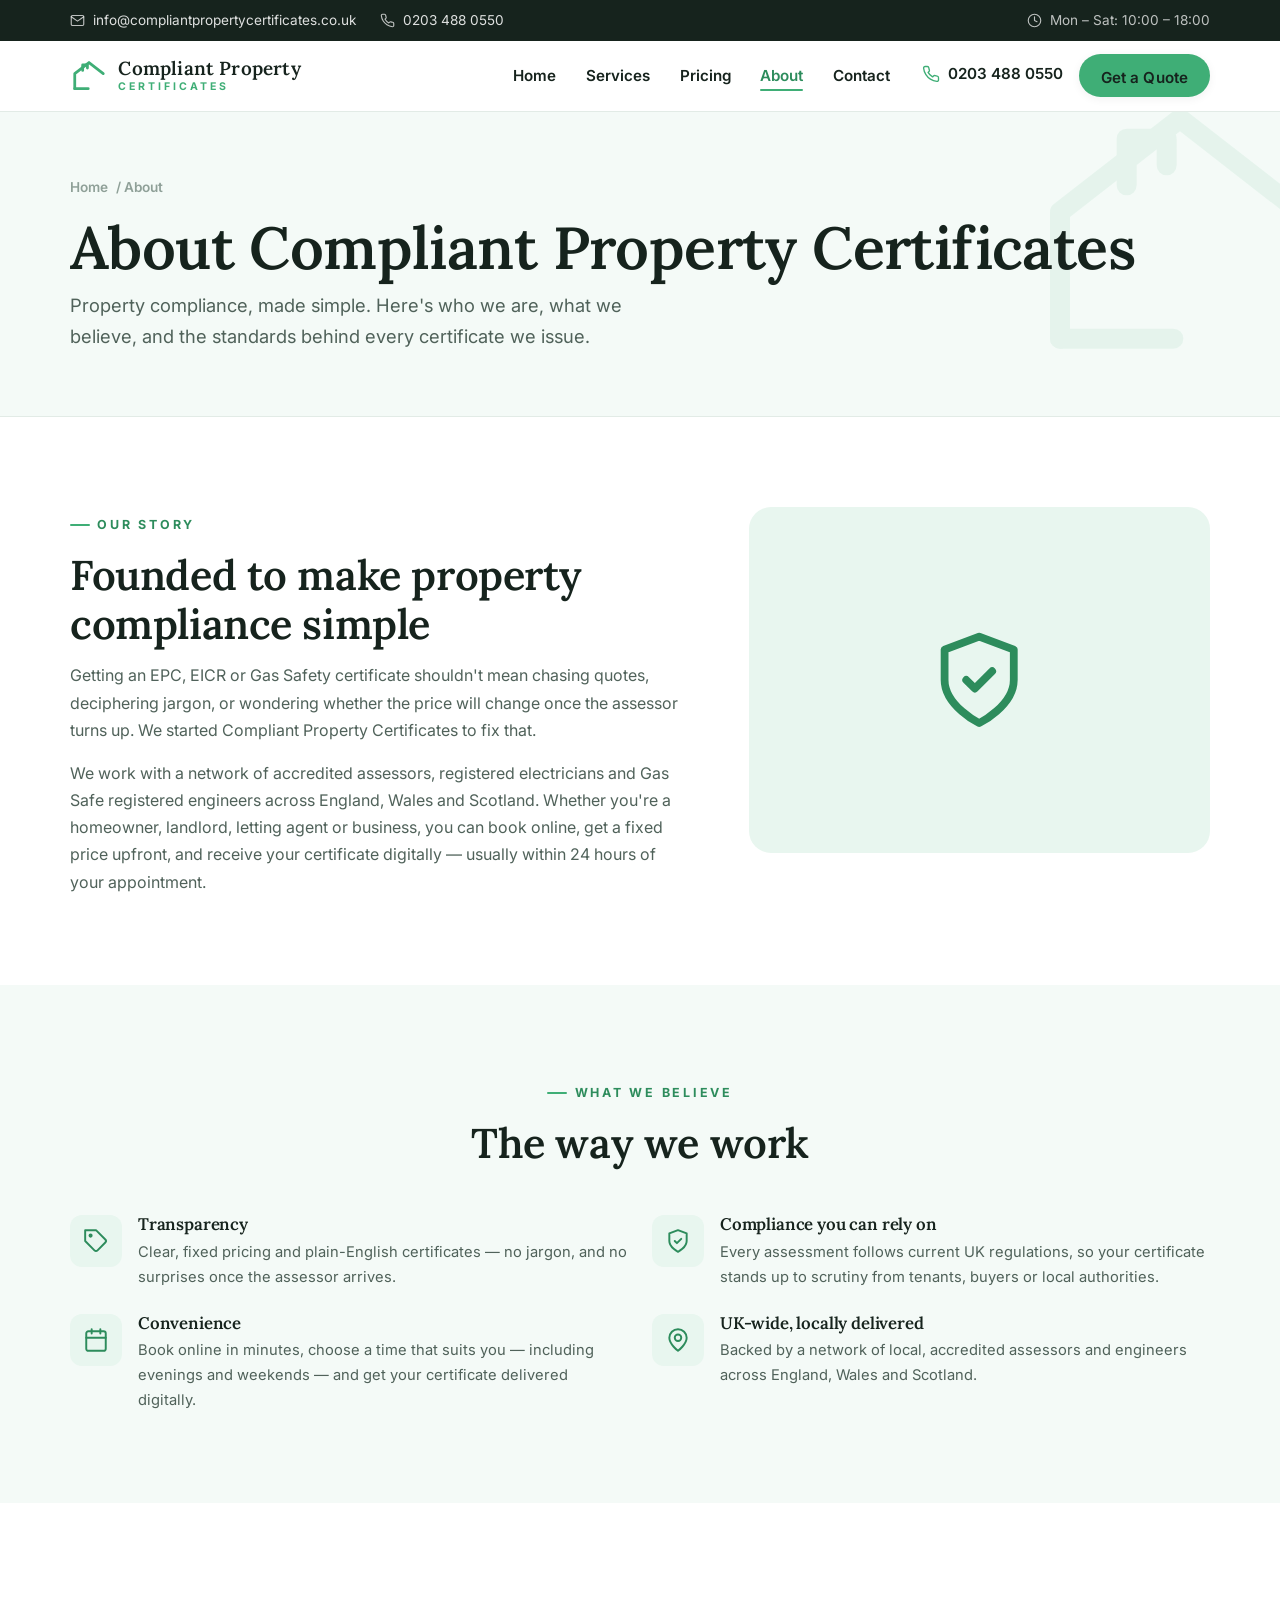
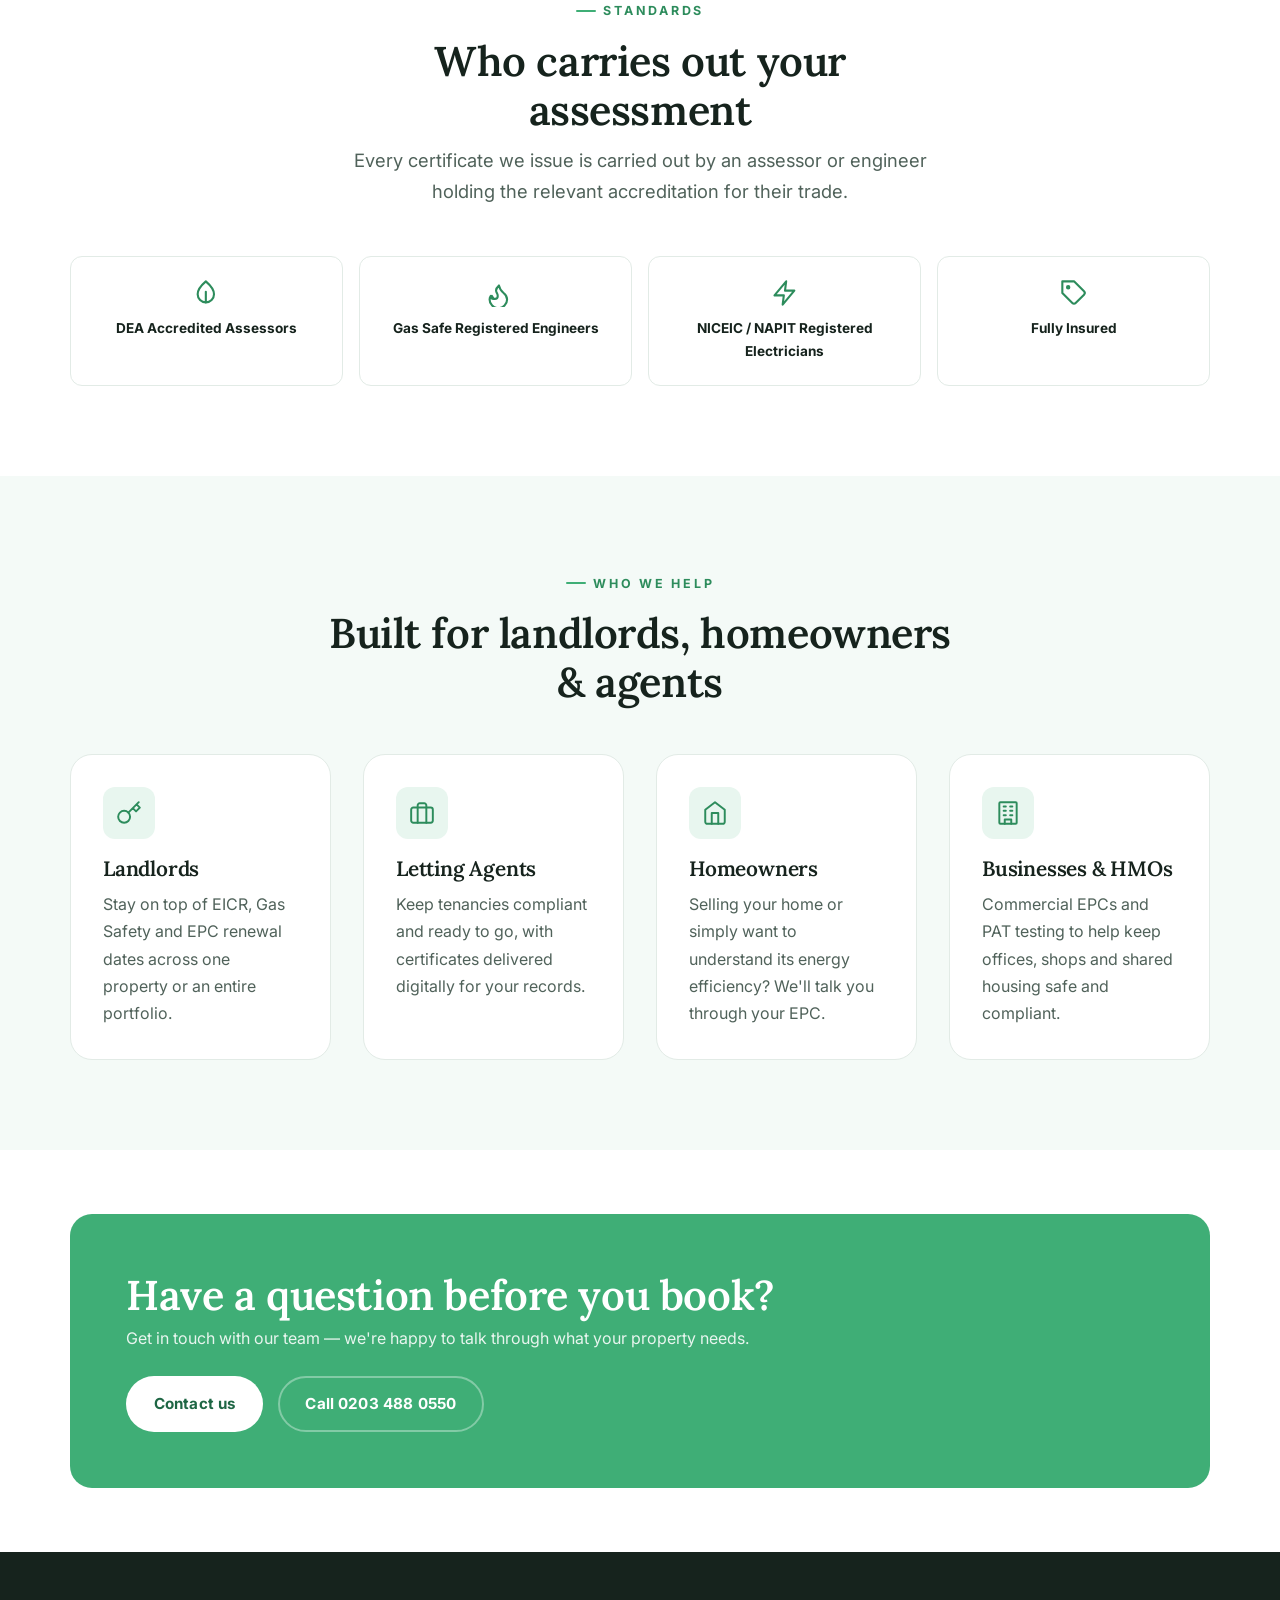
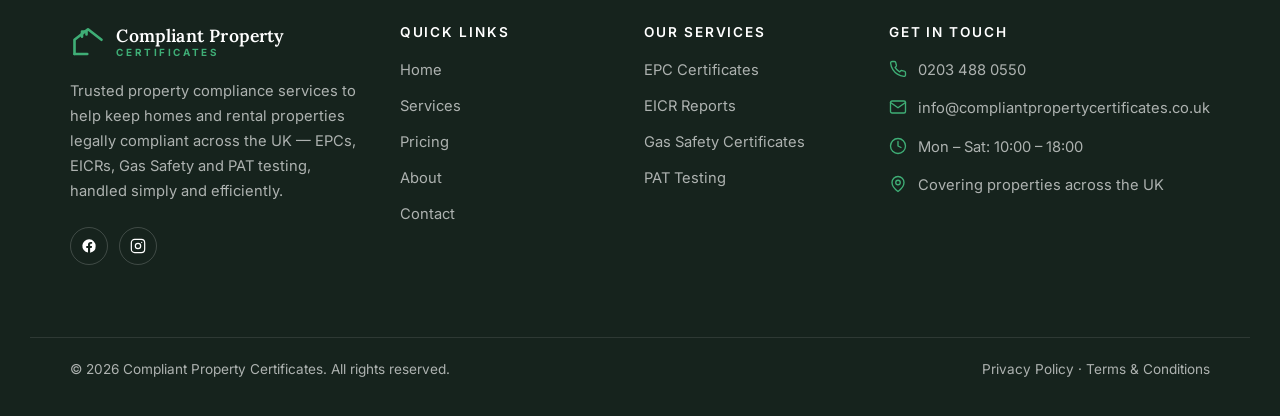
==== about.html @ 0a838f9f "Initial commit" ====
<!DOCTYPE html>
<html lang="en">
<head>
  <meta charset="UTF-8">
  <meta name="viewport" content="width=device-width, initial-scale=1.0">
  <title>About Us | Compliant Property Certificates</title>
  <meta name="description" content="Compliant Property Certificates helps landlords, homeowners and letting agents stay compliant with fixed-price EPC, EICR, Gas Safety and PAT certificates across the UK.">

  <link rel="icon" type="image/svg+xml" href="data:image/svg+xml,%3Csvg xmlns='http://www.w3.org/2000/svg' viewBox='0 0 48 48'%3E%3Cpath d='M6 40V21L24 7l18 14' stroke='%233FAE76' stroke-width='4' fill='none' stroke-linecap='round' stroke-linejoin='round'/%3E%3Cpath d='M16 17v-7h6v4' stroke='%233FAE76' stroke-width='4' fill='none' stroke-linecap='round' stroke-linejoin='round'/%3E%3Cpath d='M6 40h17' stroke='%233FAE76' stroke-width='4' fill='none' stroke-linecap='round' stroke-linejoin='round'/%3E%3C/svg%3E">

  <link rel="preconnect" href="https://fonts.googleapis.com">
  <link rel="preconnect" href="https://fonts.gstatic.com" crossorigin>
  <link href="https://fonts.googleapis.com/css2?family=Inter:wght@400;500;600;700;800&family=Lora:ital,wght@0,500;0,600;0,700;1,500&display=swap" rel="stylesheet">

  <link rel="stylesheet" href="css/style.css">
</head>
<body>

  <!-- ============ TOP BAR ============ -->
  <div class="topbar">
    <div class="container">
      <ul class="topbar-links">
        <li>
          <svg viewBox="0 0 24 24" fill="none" stroke="currentColor" stroke-width="1.8" stroke-linecap="round" stroke-linejoin="round" width="15" height="15" aria-hidden="true"><rect x="2" y="4" width="20" height="16" rx="2"/><path d="m22 6-10 7L2 6"/></svg>
          <a href="mailto:info@compliantpropertycertificates.co.uk">info@compliantpropertycertificates.co.uk</a>
        </li>
        <li>
          <svg viewBox="0 0 24 24" fill="none" stroke="currentColor" stroke-width="1.8" stroke-linecap="round" stroke-linejoin="round" width="15" height="15" aria-hidden="true"><path d="M22 16.92v3a2 2 0 0 1-2.18 2 19.79 19.79 0 0 1-8.63-3.07 19.5 19.5 0 0 1-6-6 19.79 19.79 0 0 1-3.07-8.67A2 2 0 0 1 4.11 2h3a2 2 0 0 1 2 1.72c.127.96.361 1.903.7 2.81a2 2 0 0 1-.45 2.11L8.09 9.91a16 16 0 0 0 6 6l1.27-1.27a2 2 0 0 1 2.11-.45c.907.339 1.85.573 2.81.7A2 2 0 0 1 22 16.92Z"/></svg>
          <a href="tel:02034880550">0203 488 0550</a>
        </li>
      </ul>
      <div class="topbar-schedule">
        <svg viewBox="0 0 24 24" fill="none" stroke="currentColor" stroke-width="1.8" stroke-linecap="round" stroke-linejoin="round" width="15" height="15" aria-hidden="true"><circle cx="12" cy="12" r="10"/><path d="M12 6v6l4 2"/></svg>
        Mon – Sat: 10:00 – 18:00
      </div>
    </div>
  </div>

  <!-- ============ HEADER ============ -->
  <header class="site-header">
    <div class="container">
      <a href="index.html" class="logo">
        <svg viewBox="0 0 48 48" fill="none" xmlns="http://www.w3.org/2000/svg" aria-hidden="true">
          <path d="M6 40V21L24 7l18 14" stroke="#3FAE76" stroke-width="3.5" stroke-linecap="round" stroke-linejoin="round"/>
          <path d="M16 17v-7h6v4" stroke="#3FAE76" stroke-width="3.5" stroke-linecap="round" stroke-linejoin="round"/>
          <path d="M6 40h17" stroke="#3FAE76" stroke-width="3.5" stroke-linecap="round" stroke-linejoin="round"/>
        </svg>
        <span class="logo-text">
          <span class="l1">Compliant Property</span>
          <span class="l2">Certificates</span>
        </span>
      </a>

      <nav class="main-nav" id="main-nav">
        <ul>
          <li><a href="index.html">Home</a></li>
          <li><a href="services.html">Services</a></li>
          <li><a href="pricing.html">Pricing</a></li>
          <li><a href="about.html" class="active">About</a></li>
          <li><a href="contact.html">Contact</a></li>
        </ul>
        <div class="header-cta">
          <a href="tel:02034880550" class="header-phone">
            <svg viewBox="0 0 24 24" fill="none" stroke="currentColor" stroke-width="1.8" stroke-linecap="round" stroke-linejoin="round" aria-hidden="true"><path d="M22 16.92v3a2 2 0 0 1-2.18 2 19.79 19.79 0 0 1-8.63-3.07 19.5 19.5 0 0 1-6-6 19.79 19.79 0 0 1-3.07-8.67A2 2 0 0 1 4.11 2h3a2 2 0 0 1 2 1.72c.127.96.361 1.903.7 2.81a2 2 0 0 1-.45 2.11L8.09 9.91a16 16 0 0 0 6 6l1.27-1.27a2 2 0 0 1 2.11-.45c.907.339 1.85.573 2.81.7A2 2 0 0 1 22 16.92Z"/></svg>
            0203 488 0550
          </a>
          <a href="contact.html" class="btn btn-primary btn-sm">Get a Quote</a>
        </div>
      </nav>

      <button class="nav-toggle" aria-label="Toggle navigation" aria-expanded="false" aria-controls="main-nav">
        <svg class="icon-menu" viewBox="0 0 24 24" fill="none" stroke="currentColor" stroke-width="2" stroke-linecap="round" stroke-linejoin="round" aria-hidden="true"><path d="M3 12h18M3 6h18M3 18h18"/></svg>
        <svg class="icon-close" viewBox="0 0 24 24" fill="none" stroke="currentColor" stroke-width="2" stroke-linecap="round" stroke-linejoin="round" aria-hidden="true"><path d="M18 6 6 18M6 6l12 12"/></svg>
      </button>
    </div>
  </header>

  <main>
    <!-- ============ PAGE HEADER ============ -->
    <div class="page-header">
      <svg class="roof-watermark" viewBox="0 0 48 48" fill="none" xmlns="http://www.w3.org/2000/svg" aria-hidden="true">
        <path d="M6 40V21L24 7l18 14" stroke="currentColor" stroke-width="3" stroke-linecap="round" stroke-linejoin="round"/>
        <path d="M16 17v-7h6v4" stroke="currentColor" stroke-width="3" stroke-linecap="round" stroke-linejoin="round"/>
        <path d="M6 40h17" stroke="currentColor" stroke-width="3" stroke-linecap="round" stroke-linejoin="round"/>
      </svg>
      <div class="container">
        <p class="breadcrumb"><a href="index.html">Home</a> / About</p>
        <h1>About Compliant Property Certificates</h1>
        <p class="lede" style="max-width: 620px;">Property compliance, made simple. Here's who we are, what we believe, and the standards behind every certificate we issue.</p>
      </div>
    </div>

    <!-- ============ OUR STORY ============ -->
    <section class="service-detail">
      <div class="container">
        <div class="service-text">
          <p class="eyebrow">Our Story</p>
          <h2>Founded to make property compliance simple</h2>
          <p>Getting an EPC, EICR or Gas Safety certificate shouldn't mean chasing quotes, deciphering jargon, or wondering whether the price will change once the assessor turns up. We started Compliant Property Certificates to fix that.</p>
          <p>We work with a network of accredited assessors, registered electricians and Gas Safe registered engineers across England, Wales and Scotland. Whether you're a homeowner, landlord, letting agent or business, you can book online, get a fixed price upfront, and receive your certificate digitally — usually within 24 hours of your appointment.</p>
        </div>
        <div class="service-visual" aria-hidden="true">
          <svg viewBox="0 0 24 24" fill="none" stroke="currentColor" stroke-width="1.8" stroke-linecap="round" stroke-linejoin="round"><path d="M12 22s8-4 8-10V5l-8-3-8 3v7c0 6 8 10 8 10Z"/><path d="m9 12 2 2 4-4"/></svg>
        </div>
      </div>
    </section>

    <!-- ============ VALUES ============ -->
    <section class="bg-pale">
      <div class="container">
        <div class="section-head center">
          <p class="eyebrow">What We Believe</p>
          <h2>The way we work</h2>
        </div>

        <div class="value-list">
          <div class="value-item reveal">
            <div class="icon-tile">
              <svg viewBox="0 0 24 24" fill="none" stroke="currentColor" stroke-width="1.8" stroke-linecap="round" stroke-linejoin="round" aria-hidden="true"><path d="M20.59 13.41 13.41 20.6a2 2 0 0 1-2.83 0L2 12V2h10l8.59 8.59a2 2 0 0 1 0 2.82Z"/><circle cx="7" cy="7" r="1"/></svg>
            </div>
            <div>
              <h3>Transparency</h3>
              <p>Clear, fixed pricing and plain-English certificates — no jargon, and no surprises once the assessor arrives.</p>
            </div>
          </div>

          <div class="value-item reveal">
            <div class="icon-tile">
              <svg viewBox="0 0 24 24" fill="none" stroke="currentColor" stroke-width="1.8" stroke-linecap="round" stroke-linejoin="round" aria-hidden="true"><path d="M12 22s8-4 8-10V5l-8-3-8 3v7c0 6 8 10 8 10Z"/><path d="m9 12 2 2 4-4"/></svg>
            </div>
            <div>
              <h3>Compliance you can rely on</h3>
              <p>Every assessment follows current UK regulations, so your certificate stands up to scrutiny from tenants, buyers or local authorities.</p>
            </div>
          </div>

          <div class="value-item reveal">
            <div class="icon-tile">
              <svg viewBox="0 0 24 24" fill="none" stroke="currentColor" stroke-width="1.8" stroke-linecap="round" stroke-linejoin="round" aria-hidden="true"><rect x="3" y="4" width="18" height="18" rx="2"/><path d="M16 2v4M8 2v4M3 10h18"/></svg>
            </div>
            <div>
              <h3>Convenience</h3>
              <p>Book online in minutes, choose a time that suits you — including evenings and weekends — and get your certificate delivered digitally.</p>
            </div>
          </div>

          <div class="value-item reveal">
            <div class="icon-tile">
              <svg viewBox="0 0 24 24" fill="none" stroke="currentColor" stroke-width="1.8" stroke-linecap="round" stroke-linejoin="round" aria-hidden="true"><path d="M20 10c0 6-8 12-8 12s-8-6-8-12a8 8 0 0 1 16 0Z"/><circle cx="12" cy="10" r="3"/></svg>
            </div>
            <div>
              <h3>UK-wide, locally delivered</h3>
              <p>Backed by a network of local, accredited assessors and engineers across England, Wales and Scotland.</p>
            </div>
          </div>
        </div>
      </div>
    </section>

    <!-- ============ STANDARDS / ACCREDITATION ============ -->
    <section>
      <div class="container">
        <div class="section-head center">
          <p class="eyebrow">Standards</p>
          <h2>Who carries out your assessment</h2>
          <p class="lede">Every certificate we issue is carried out by an assessor or engineer holding the relevant accreditation for their trade.</p>
        </div>

        <div class="accred-grid">
          <div class="accred-item reveal">
            <svg viewBox="0 0 24 24" fill="none" stroke="currentColor" stroke-width="1.8" stroke-linecap="round" stroke-linejoin="round" aria-hidden="true"><path d="M11 20A7 7 0 0 1 4 13c0-5 7-11 7-11s7 6 7 11a7 7 0 0 1-7 7Z"/><path d="M11 20v-9"/></svg>
            DEA Accredited Assessors
          </div>
          <div class="accred-item reveal">
            <svg viewBox="0 0 24 24" fill="none" stroke="currentColor" stroke-width="1.8" stroke-linecap="round" stroke-linejoin="round" aria-hidden="true"><path d="M8.5 14.5A2.5 2.5 0 0 0 11 17a2.5 2.5 0 0 0 2.5-2.5c0-1.38-.5-2-1-3-1.072-2.143-.224-4.054 2-6 .5 2.5 2 4.9 4 6.5 2 1.6 3 3.5 3 5.5a7.5 7.5 0 1 1-15 0c0-1.153.433-2.294 1-3a2.5 2.5 0 0 0 2.5 2.5z"/></svg>
            Gas Safe Registered Engineers
          </div>
          <div class="accred-item reveal">
            <svg viewBox="0 0 24 24" fill="none" stroke="currentColor" stroke-width="1.8" stroke-linecap="round" stroke-linejoin="round" aria-hidden="true"><path d="M13 2 3 14h8l-1 8 10-12h-8z"/></svg>
            NICEIC / NAPIT Registered Electricians
          </div>
          <div class="accred-item reveal">
            <svg viewBox="0 0 24 24" fill="none" stroke="currentColor" stroke-width="1.8" stroke-linecap="round" stroke-linejoin="round" aria-hidden="true"><path d="M20.59 13.41 13.41 20.6a2 2 0 0 1-2.83 0L2 12V2h10l8.59 8.59a2 2 0 0 1 0 2.82Z"/><circle cx="7" cy="7" r="1"/></svg>
            Fully Insured
          </div>
        </div>
      </div>
    </section>

    <!-- ============ WHO WE HELP ============ -->
    <section class="bg-pale">
      <div class="container">
        <div class="section-head center">
          <p class="eyebrow">Who We Help</p>
          <h2>Built for landlords, homeowners &amp; agents</h2>
        </div>

        <div class="grid grid-auto">
          <div class="card reveal">
            <div class="icon-tile">
              <svg viewBox="0 0 24 24" fill="none" stroke="currentColor" stroke-width="1.8" stroke-linecap="round" stroke-linejoin="round" aria-hidden="true"><circle cx="7.5" cy="15.5" r="5.5"/><path d="m21 2-9.6 9.6M15.5 7.5l3 3L22 7l-3-3"/></svg>
            </div>
            <h3>Landlords</h3>
            <p>Stay on top of EICR, Gas Safety and EPC renewal dates across one property or an entire portfolio.</p>
          </div>

          <div class="card reveal">
            <div class="icon-tile">
              <svg viewBox="0 0 24 24" fill="none" stroke="currentColor" stroke-width="1.8" stroke-linecap="round" stroke-linejoin="round" aria-hidden="true"><rect x="2" y="7" width="20" height="14" rx="2"/><path d="M16 21V5a2 2 0 0 0-2-2h-4a2 2 0 0 0-2 2v16"/></svg>
            </div>
            <h3>Letting Agents</h3>
            <p>Keep tenancies compliant and ready to go, with certificates delivered digitally for your records.</p>
          </div>

          <div class="card reveal">
            <div class="icon-tile">
              <svg viewBox="0 0 24 24" fill="none" stroke="currentColor" stroke-width="1.8" stroke-linecap="round" stroke-linejoin="round" aria-hidden="true"><path d="m3 9 9-7 9 7v11a2 2 0 0 1-2 2H5a2 2 0 0 1-2-2Z"/><path d="M9 22V12h6v10"/></svg>
            </div>
            <h3>Homeowners</h3>
            <p>Selling your home or simply want to understand its energy efficiency? We'll talk you through your EPC.</p>
          </div>

          <div class="card reveal">
            <div class="icon-tile">
              <svg viewBox="0 0 24 24" fill="none" stroke="currentColor" stroke-width="1.8" stroke-linecap="round" stroke-linejoin="round" aria-hidden="true"><rect x="4" y="2" width="16" height="20" rx="1"/><path d="M9 22v-4h6v4M8 6h2M8 10h2M8 14h2M14 6h2M14 10h2M14 14h2"/></svg>
            </div>
            <h3>Businesses &amp; HMOs</h3>
            <p>Commercial EPCs and PAT testing to help keep offices, shops and shared housing safe and compliant.</p>
          </div>
        </div>
      </div>
    </section>

    <!-- ============ CTA BAND ============ -->
    <section class="section-tight">
      <div class="container">
        <div class="cta-band reveal">
          <div>
            <h2>Have a question before you book?</h2>
            <p>Get in touch with our team — we're happy to talk through what your property needs.</p>
          </div>
          <div class="cta-actions">
            <a href="contact.html" class="btn btn-light">Contact us</a>
            <a href="tel:02034880550" class="btn btn-on-dark">Call 0203 488 0550</a>
          </div>
        </div>
      </div>
    </section>
  </main>

  <!-- ============ FOOTER ============ -->
  <footer class="site-footer">
    <div class="container footer-top">
      <div class="footer-about">
        <div class="footer-logo">
          <svg viewBox="0 0 48 48" fill="none" xmlns="http://www.w3.org/2000/svg" aria-hidden="true">
            <path d="M6 40V21L24 7l18 14" stroke="#3FAE76" stroke-width="3.5" stroke-linecap="round" stroke-linejoin="round"/>
            <path d="M16 17v-7h6v4" stroke="#3FAE76" stroke-width="3.5" stroke-linecap="round" stroke-linejoin="round"/>
            <path d="M6 40h17" stroke="#3FAE76" stroke-width="3.5" stroke-linecap="round" stroke-linejoin="round"/>
          </svg>
          <span class="logo-text">
            <span class="l1">Compliant Property</span>
            <span class="l2">Certificates</span>
          </span>
        </div>
        <p>Trusted property compliance services to help keep homes and rental properties legally compliant across the UK — EPCs, EICRs, Gas Safety and PAT testing, handled simply and efficiently.</p>
        <div class="footer-social">
          <a href="#" aria-label="Facebook">
            <svg viewBox="0 0 24 24" fill="currentColor" aria-hidden="true"><path d="M22 12a10 10 0 1 0-11.5 9.87v-6.99H7.9v-2.88h2.6V9.84c0-2.57 1.53-3.99 3.87-3.99 1.12 0 2.3.2 2.3.2v2.53h-1.3c-1.27 0-1.67.79-1.67 1.6v1.92h2.85l-.46 2.88h-2.39v6.99A10 10 0 0 0 22 12Z"/></svg>
          </a>
          <a href="#" aria-label="Instagram">
            <svg viewBox="0 0 24 24" fill="none" stroke="currentColor" stroke-width="1.8" aria-hidden="true"><rect x="2" y="2" width="20" height="20" rx="5"/><circle cx="12" cy="12" r="4"/><circle cx="17.5" cy="6.5" r="1" fill="currentColor" stroke="none"/></svg>
          </a>
        </div>
      </div>

      <div>
        <h4>Quick Links</h4>
        <ul>
          <li><a href="index.html">Home</a></li>
          <li><a href="services.html">Services</a></li>
          <li><a href="pricing.html">Pricing</a></li>
          <li><a href="about.html">About</a></li>
          <li><a href="contact.html">Contact</a></li>
        </ul>
      </div>

      <div>
        <h4>Our Services</h4>
        <ul>
          <li><a href="services.html#epc">EPC Certificates</a></li>
          <li><a href="services.html#eicr">EICR Reports</a></li>
          <li><a href="services.html#gas-safety">Gas Safety Certificates</a></li>
          <li><a href="services.html#pat">PAT Testing</a></li>
        </ul>
      </div>

      <div>
        <h4>Get In Touch</h4>
        <div class="contact-line">
          <svg viewBox="0 0 24 24" fill="none" stroke="currentColor" stroke-width="1.8" stroke-linecap="round" stroke-linejoin="round" aria-hidden="true"><path d="M22 16.92v3a2 2 0 0 1-2.18 2 19.79 19.79 0 0 1-8.63-3.07 19.5 19.5 0 0 1-6-6 19.79 19.79 0 0 1-3.07-8.67A2 2 0 0 1 4.11 2h3a2 2 0 0 1 2 1.72c.127.96.361 1.903.7 2.81a2 2 0 0 1-.45 2.11L8.09 9.91a16 16 0 0 0 6 6l1.27-1.27a2 2 0 0 1 2.11-.45c.907.339 1.85.573 2.81.7A2 2 0 0 1 22 16.92Z"/></svg>
          <a href="tel:02034880550">0203 488 0550</a>
        </div>
        <div class="contact-line">
          <svg viewBox="0 0 24 24" fill="none" stroke="currentColor" stroke-width="1.8" stroke-linecap="round" stroke-linejoin="round" aria-hidden="true"><rect x="2" y="4" width="20" height="16" rx="2"/><path d="m22 6-10 7L2 6"/></svg>
          <a href="mailto:info@compliantpropertycertificates.co.uk">info@compliantpropertycertificates.co.uk</a>
        </div>
        <div class="contact-line">
          <svg viewBox="0 0 24 24" fill="none" stroke="currentColor" stroke-width="1.8" stroke-linecap="round" stroke-linejoin="round" aria-hidden="true"><circle cx="12" cy="12" r="10"/><path d="M12 6v6l4 2"/></svg>
          <span>Mon – Sat: 10:00 – 18:00</span>
        </div>
        <div class="contact-line">
          <svg viewBox="0 0 24 24" fill="none" stroke="currentColor" stroke-width="1.8" stroke-linecap="round" stroke-linejoin="round" aria-hidden="true"><path d="M20 10c0 6-8 12-8 12s-8-6-8-12a8 8 0 0 1 16 0Z"/><circle cx="12" cy="10" r="3"/></svg>
          <span>Covering properties across the UK</span>
        </div>
      </div>
    </div>

    <div class="container footer-bottom">
      <p>© <span class="current-year"></span> Compliant Property Certificates. All rights reserved.</p>
      <p><a href="#">Privacy Policy</a> · <a href="#">Terms &amp; Conditions</a></p>
    </div>
  </footer>

  <script src="js/main.js"></script>
</body>
</html>
---- css/style.css ----
/* ===================================================================
   COMPLIANT PROPERTY CERTIFICATES — Design System
   Palette derived from brand logo (green #3FAE76 + dark ink)
   Type: Lora (display/serif) + Inter (body/sans)
   =================================================================== */

:root {
  /* Brand greens */
  --green: #3FAE76;
  --green-dark: #2D8C5C;
  --green-darker: #1E6644;
  --green-pale: #E8F6EF;
  --green-pale-2: #F4FAF7;

  /* Neutrals */
  --ink: #16231D;
  --ink-soft: #50625A;
  --ink-faint: #8FA098;
  --paper: #FFFFFF;
  --paper-warm: #F7FAF8;
  --border: #E2EBE6;
  --border-strong: #CBDBD3;

  /* EPC rating band colours (A = brand green, fading to red at G) */
  --epc-a: #3FAE76;
  --epc-b: #6FBE63;
  --epc-c: #ABCE4A;
  --epc-d: #ECD24A;
  --epc-e: #F0AC4A;
  --epc-f: #E8813F;
  --epc-g: #DD5847;

  /* Type */
  --font-display: "Lora", Georgia, "Times New Roman", serif;
  --font-body: "Inter", -apple-system, BlinkMacSystemFont, "Segoe UI", Roboto, sans-serif;

  /* Layout */
  --container: 1220px;
  --container-narrow: 760px;
  --radius-sm: 6px;
  --radius-md: 12px;
  --radius-lg: 22px;
  --shadow-sm: 0 2px 10px rgba(22, 35, 29, 0.06);
  --shadow-md: 0 12px 36px rgba(22, 35, 29, 0.10);
  --shadow-lg: 0 24px 60px rgba(22, 35, 29, 0.14);

  /* Spacing */
  --space-section: clamp(3.5rem, 7vw, 6.5rem);
}

/* ============ RESET ============ */
*, *::before, *::after { box-sizing: border-box; }

html {
  scroll-behavior: smooth;
  -webkit-text-size-adjust: 100%;
}

@media (prefers-reduced-motion: reduce) {
  html { scroll-behavior: auto; }
  *, *::before, *::after {
    animation-duration: 0.01ms !important;
    animation-iteration-count: 1 !important;
    transition-duration: 0.01ms !important;
    scroll-behavior: auto !important;
  }
}

body {
  margin: 0;
  font-family: var(--font-body);
  font-size: 16px;
  line-height: 1.7;
  color: var(--ink-soft);
  background: var(--paper);
  -webkit-font-smoothing: antialiased;
}

img { max-width: 100%; display: block; }

a { color: var(--green-dark); text-decoration: none; }
a:hover { color: var(--green-darker); }

ul, ol { margin: 0; padding: 0; }
li { list-style: none; }

button { font-family: inherit; }

/* Focus visibility */
a:focus-visible,
button:focus-visible,
input:focus-visible,
textarea:focus-visible,
select:focus-visible,
summary:focus-visible {
  outline: 2px solid var(--green-dark);
  outline-offset: 3px;
  border-radius: 4px;
}

/* ============ TYPOGRAPHY ============ */
h1, h2, h3, h4 {
  font-family: var(--font-display);
  color: var(--ink);
  line-height: 1.18;
  font-weight: 600;
  margin: 0;
  letter-spacing: -0.01em;
}

h1 { font-size: clamp(2.4rem, 5vw, 3.7rem); line-height: 1.1; }
h2 { font-size: clamp(1.9rem, 3.6vw, 2.6rem); }
h3 { font-size: 1.3rem; }
h4 { font-size: 1.05rem; }

p { margin: 0 0 1em; }
p:last-child { margin-bottom: 0; }

.lede {
  font-size: 1.15rem;
  color: var(--ink-soft);
}

/* Eyebrow / tracked label — echoes the "CERTIFICATES" wordmark treatment */
.eyebrow {
  display: inline-flex;
  align-items: center;
  gap: 0.6em;
  font-family: var(--font-body);
  font-weight: 700;
  font-size: 0.78rem;
  letter-spacing: 0.22em;
  text-transform: uppercase;
  color: var(--green-dark);
  margin: 0 0 0.9rem;
}

.eyebrow::before {
  content: "";
  display: inline-block;
  width: 1.6em;
  height: 2px;
  background: var(--green);
  border-radius: 2px;
}

.section-head {
  max-width: 640px;
  margin: 0 0 3rem;
}

.section-head.center {
  margin-inline: auto;
  text-align: center;
}

.section-head h2 { margin-bottom: 0.7rem; }

/* ============ LAYOUT ============ */
.container {
  width: 100%;
  max-width: var(--container);
  margin-inline: auto;
  padding-inline: clamp(1.25rem, 4vw, 2.5rem);
}

.container-narrow {
  width: 100%;
  max-width: var(--container-narrow);
  margin-inline: auto;
  padding-inline: clamp(1.25rem, 4vw, 2.5rem);
}

section { padding-block: var(--space-section); }

.section-tight { padding-block: clamp(2.5rem, 5vw, 4rem); }

.bg-pale { background: var(--green-pale-2); }
.bg-ink { background: var(--ink); color: rgba(255,255,255,0.78); }
.bg-ink h2, .bg-ink h3 { color: #fff; }

.grid {
  display: grid;
  gap: clamp(1.25rem, 3vw, 2rem);
}

@media (min-width: 760px) {
  .grid-2 { grid-template-columns: repeat(2, 1fr); }
  .grid-3 { grid-template-columns: repeat(3, 1fr); }
  .grid-4 { grid-template-columns: repeat(4, 1fr); }
}

.grid-auto { grid-template-columns: repeat(auto-fit, minmax(250px, 1fr)); }
@media (max-width: 600px) {
  .grid-auto { grid-template-columns: 1fr; }
}

.flex-between {
  display: flex;
  align-items: center;
  justify-content: space-between;
  gap: 1rem;
}

/* ============ BUTTONS ============ */
.btn {
  display: inline-flex;
  align-items: center;
  justify-content: center;
  gap: 0.5em;
  font-family: var(--font-body);
  font-weight: 700;
  font-size: 0.95rem;
  letter-spacing: 0.01em;
  padding: 0.85em 1.7em;
  border-radius: 999px;
  border: 2px solid transparent;
  cursor: pointer;
  transition: transform 0.15s ease, background 0.2s ease, color 0.2s ease, border-color 0.2s ease, box-shadow 0.2s ease;
  white-space: nowrap;
}

.btn-primary {
  background: var(--green);
  color: #fff;
  box-shadow: var(--shadow-sm);
}
.btn-primary:hover {
  background: var(--green-dark);
  color: #fff;
  transform: translateY(-2px);
  box-shadow: var(--shadow-md);
}

.btn-outline {
  background: transparent;
  border-color: var(--border-strong);
  color: var(--ink);
}
.btn-outline:hover {
  border-color: var(--green);
  color: var(--green-darker);
  transform: translateY(-2px);
}

.btn-on-dark {
  background: transparent;
  border-color: rgba(255,255,255,0.35);
  color: #fff;
}
.btn-on-dark:hover {
  border-color: #fff;
  background: rgba(255,255,255,0.08);
  color: #fff;
  transform: translateY(-2px);
}

.btn-light {
  background: #fff;
  color: var(--green-darker);
}
.btn-light:hover {
  background: var(--ink);
  color: #fff;
  transform: translateY(-2px);
}

.btn-block { width: 100%; }
.btn-sm { padding: 0.6em 1.3em; font-size: 0.85rem; }

/* ============ TOP BAR ============ */
.topbar {
  background: var(--ink);
  color: rgba(255,255,255,0.72);
  font-size: 0.85rem;
}
.topbar .container {
  display: flex;
  align-items: center;
  justify-content: space-between;
  flex-wrap: wrap;
  gap: 0.5rem;
  padding-block: 0.55rem;
}
.topbar a { color: rgba(255,255,255,0.86); }
.topbar a:hover { color: var(--green); }
.topbar-links {
  display: flex;
  gap: 1.5rem;
  flex-wrap: wrap;
}
.topbar-links li { display: flex; align-items: center; gap: 0.5rem; }
.topbar-schedule {
  display: flex;
  align-items: center;
  gap: 0.5rem;
}

/* ============ HEADER / NAV ============ */
.site-header {
  position: sticky;
  top: 0;
  z-index: 100;
  background: rgba(255,255,255,0.92);
  backdrop-filter: blur(10px);
  border-bottom: 1px solid var(--border);
}

.site-header .container {
  display: flex;
  align-items: center;
  justify-content: space-between;
  gap: 1.5rem;
  padding-block: 0.85rem;
}

/* Logo lockup */
.logo {
  display: flex;
  align-items: center;
  gap: 0.65rem;
  flex-shrink: 0;
}
.logo svg { width: 38px; height: 38px; flex-shrink: 0; }
.logo-text {
  display: flex;
  flex-direction: column;
  line-height: 1.05;
}
.logo-text .l1 {
  font-family: var(--font-display);
  font-size: 1.18rem;
  font-weight: 600;
  color: var(--ink);
  letter-spacing: 0.01em;
}
.logo-text .l2 {
  font-family: var(--font-body);
  font-size: 0.66rem;
  font-weight: 700;
  letter-spacing: 0.28em;
  color: var(--green);
  text-transform: uppercase;
  margin-top: 0.18em;
}

.main-nav {
  display: flex;
  align-items: center;
  gap: 2rem;
}
.main-nav ul {
  display: flex;
  align-items: center;
  gap: 1.85rem;
}
.main-nav a {
  font-weight: 600;
  font-size: 0.95rem;
  color: var(--ink);
  position: relative;
  padding-bottom: 4px;
}
.main-nav a:hover { color: var(--green-dark); }
.main-nav a.active { color: var(--green-dark); }
.main-nav a.active::after {
  content: "";
  position: absolute;
  left: 0; right: 0; bottom: -2px;
  height: 2px;
  background: var(--green);
  border-radius: 2px;
}

.header-cta { display: flex; align-items: center; gap: 1rem; }
.header-phone {
  display: flex;
  align-items: center;
  gap: 0.5rem;
  font-weight: 700;
  color: var(--ink);
  font-size: 0.95rem;
}
.header-phone svg { width: 18px; height: 18px; color: var(--green); flex-shrink: 0; }

.nav-toggle {
  display: none;
  background: none;
  border: none;
  cursor: pointer;
  padding: 0.4rem;
  color: var(--ink);
}
.nav-toggle svg { width: 26px; height: 26px; }
.nav-toggle .icon-close { display: none; }
.nav-toggle[aria-expanded="true"] .icon-menu { display: none; }
.nav-toggle[aria-expanded="true"] .icon-close { display: block; }

@media (max-width: 940px) {
  .main-nav { 
    position: fixed;
    inset: 0;
    top: 64px;
    background: var(--paper);
    flex-direction: column;
    align-items: flex-start;
    padding: 1.5rem clamp(1.25rem, 4vw, 2.5rem);
    transform: translateY(-110%);
    opacity: 0;
    transition: transform 0.25s ease, opacity 0.25s ease;
    border-top: 1px solid var(--border);
    overflow-y: auto;
  }
  .main-nav.open { transform: translateY(0); opacity: 1; }
  .main-nav ul {
    flex-direction: column;
    align-items: flex-start;
    gap: 1.1rem;
    width: 100%;
  }
  .main-nav a { font-size: 1.05rem; display: block; }
  .header-cta { flex-direction: column; align-items: flex-start; gap: 1.25rem; margin-top: 1.5rem; width: 100%; }
  .header-cta .btn { width: 100%; }
  .nav-toggle { display: inline-flex; }
  .header-phone { display: none; }
  .main-nav .header-phone { display: flex; }
}

/* ============ HERO ============ */
.hero {
  padding-block: clamp(2.5rem, 6vw, 5rem);
  overflow: hidden;
}
.hero .container {
  display: grid;
  gap: clamp(2.5rem, 5vw, 4rem);
  align-items: center;
}
@media (min-width: 940px) {
  .hero .container {
    grid-template-columns: 1.05fr 0.95fr;
  }
}

.hero-content h1 { margin-bottom: 1.2rem; }
.hero-content .lede { max-width: 480px; margin-bottom: 1.8rem; }

.hero-actions {
  display: flex;
  flex-wrap: wrap;
  gap: 0.9rem;
  margin-bottom: 2.2rem;
}

.hero-trust {
  display: flex;
  flex-wrap: wrap;
  gap: 1.6rem;
  padding-top: 1.6rem;
  border-top: 1px solid var(--border);
}
.hero-trust .item {
  display: flex;
  align-items: center;
  gap: 0.6rem;
  font-size: 0.88rem;
  font-weight: 600;
  color: var(--ink-soft);
}
.hero-trust svg { width: 20px; height: 20px; color: var(--green); flex-shrink: 0; }

/* ---- Signature element: EPC certificate card ---- */
.epc-card-wrap {
  position: relative;
  display: flex;
  justify-content: center;
}
.epc-card-wrap::before {
  content: "";
  position: absolute;
  width: 86%;
  height: 86%;
  top: 8%;
  left: 8%;
  background: var(--green-pale);
  border-radius: var(--radius-lg);
  transform: rotate(-4deg);
  z-index: 0;
}
.epc-card {
  position: relative;
  z-index: 1;
  background: #fff;
  border-radius: var(--radius-lg);
  box-shadow: var(--shadow-lg);
  padding: clamp(1.4rem, 3vw, 2rem);
  width: 100%;
  max-width: 420px;
  transform: rotate(2.5deg);
  border: 1px solid var(--border);
}
.epc-card-head {
  display: flex;
  align-items: center;
  justify-content: space-between;
  gap: 0.75rem;
  padding-bottom: 1rem;
  border-bottom: 1px solid var(--border);
  margin-bottom: 1.2rem;
}
.epc-card-head .tag {
  font-family: var(--font-body);
  font-weight: 700;
  font-size: 0.68rem;
  letter-spacing: 0.18em;
  text-transform: uppercase;
  color: var(--ink-faint);
}
.epc-card-head .title {
  font-family: var(--font-display);
  font-weight: 600;
  font-size: 1.05rem;
  color: var(--ink);
}
.epc-card-head .ref {
  font-size: 0.7rem;
  color: var(--ink-faint);
  font-variant-numeric: tabular-nums;
}

.epc-scale { display: flex; flex-direction: column; gap: 5px; }
.epc-row {
  display: grid;
  grid-template-columns: 24px 1fr 38px;
  align-items: center;
  gap: 8px;
  height: 28px;
}
.epc-row .letter {
  font-family: var(--font-display);
  font-weight: 700;
  font-size: 0.95rem;
  color: var(--ink);
  text-align: center;
}
.epc-row .bar {
  height: 100%;
  border-radius: 4px 14px 14px 4px;
  display: flex;
  align-items: center;
  position: relative;
}
.epc-row .range {
  font-size: 0.72rem;
  font-weight: 700;
  color: var(--ink-faint);
  font-variant-numeric: tabular-nums;
}
.epc-row[data-band="a"] .bar { background: var(--epc-a); width: 38%; }
.epc-row[data-band="b"] .bar { background: var(--epc-b); width: 48%; }
.epc-row[data-band="c"] .bar { background: var(--epc-c); width: 58%; }
.epc-row[data-band="d"] .bar { background: var(--epc-d); width: 68%; }
.epc-row[data-band="e"] .bar { background: var(--epc-e); width: 78%; }
.epc-row[data-band="f"] .bar { background: var(--epc-f); width: 88%; }
.epc-row[data-band="g"] .bar { background: var(--epc-g); width: 98%; }

.epc-row.current { position: relative; }
.epc-row.current .bar::after {
  content: attr(data-value);
  position: absolute;
  right: 8px;
  top: 50%;
  transform: translateY(-50%);
  background: var(--ink);
  color: #fff;
  font-size: 0.7rem;
  font-weight: 700;
  padding: 0.15em 0.6em;
  border-radius: 999px;
  font-family: var(--font-body);
}

.epc-card-foot {
  margin-top: 1.2rem;
  padding-top: 1rem;
  border-top: 1px solid var(--border);
  display: flex;
  align-items: center;
  justify-content: space-between;
  gap: 0.75rem;
}
.epc-card-foot .label {
  font-size: 0.78rem;
  color: var(--ink-soft);
}
.epc-card-foot .score {
  font-family: var(--font-display);
  font-weight: 700;
  font-size: 1.5rem;
  color: var(--green-dark);
}

/* ============ ICONS ============ */
.icon-tile {
  width: 52px;
  height: 52px;
  border-radius: var(--radius-md);
  background: var(--green-pale);
  display: flex;
  align-items: center;
  justify-content: center;
  flex-shrink: 0;
  margin-bottom: 1.1rem;
}
.icon-tile svg { width: 26px; height: 26px; color: var(--green-dark); }

/* ============ SERVICE / VALUE CARDS ============ */
.card {
  background: #fff;
  border: 1px solid var(--border);
  border-radius: var(--radius-lg);
  padding: clamp(1.5rem, 3vw, 2rem);
  transition: transform 0.2s ease, box-shadow 0.2s ease, border-color 0.2s ease;
}
.card:hover {
  transform: translateY(-4px);
  box-shadow: var(--shadow-md);
  border-color: var(--border-strong);
}
.card h3 { margin-bottom: 0.6rem; }
.card .price {
  font-family: var(--font-display);
  font-weight: 700;
  font-size: 1.7rem;
  color: var(--green-dark);
  margin: 0.4rem 0 0.8rem;
}
.card .price span {
  font-family: var(--font-body);
  font-weight: 600;
  font-size: 0.95rem;
  color: var(--ink-faint);
}
.card .card-link {
  display: inline-flex;
  align-items: center;
  gap: 0.4rem;
  font-weight: 700;
  font-size: 0.92rem;
  margin-top: 1rem;
}
.card .card-link svg { width: 16px; height: 16px; transition: transform 0.2s ease; }
.card:hover .card-link svg { transform: translateX(3px); }

/* ============ PROCESS / STEPPER ============ */
.process-list {
  display: grid;
  gap: 1.75rem;
  counter-reset: step;
}
@media (min-width: 760px) {
  .process-list { grid-template-columns: repeat(5, 1fr); gap: 1.25rem; }
}
.process-step {
  position: relative;
  padding-top: 3.4rem;
}
.process-step::before {
  counter-increment: step;
  content: counter(step, decimal-leading-zero);
  position: absolute;
  top: 0; left: 0;
  font-family: var(--font-display);
  font-size: 1.4rem;
  font-weight: 700;
  color: var(--green);
  border: 2px solid var(--green-pale);
  border-radius: 999px;
  width: 2.6rem;
  height: 2.6rem;
  display: flex;
  align-items: center;
  justify-content: center;
}
.process-step h3 { font-size: 1.05rem; margin-bottom: 0.4rem; }
.process-step p { font-size: 0.92rem; }

/* connecting line on desktop */
@media (min-width: 760px) {
  .process-list { position: relative; }
  .process-step::after {
    content: "";
    position: absolute;
    top: 1.3rem;
    left: 2.95rem;
    width: calc(100% - 2.6rem);
    height: 2px;
    background: var(--border);
    z-index: -1;
  }
  .process-step:last-child::after { display: none; }
}

/* ============ STATS ============ */
.stats-grid {
  display: grid;
  grid-template-columns: repeat(2, 1fr);
  gap: 2rem;
}
@media (min-width: 760px) {
  .stats-grid { grid-template-columns: repeat(4, 1fr); }
}
.stat .num {
  font-family: var(--font-display);
  font-weight: 700;
  font-size: clamp(2rem, 4vw, 2.8rem);
  color: var(--green);
  line-height: 1;
  margin-bottom: 0.4rem;
}
.stat .label {
  font-size: 0.88rem;
  color: rgba(255,255,255,0.7);
}

/* ============ CTA BAND ============ */
.cta-band {
  background: var(--green);
  border-radius: var(--radius-lg);
  padding: clamp(2rem, 5vw, 3.5rem);
  color: #fff;
  display: flex;
  flex-wrap: wrap;
  align-items: center;
  justify-content: space-between;
  gap: 1.5rem;
}
.cta-band h2 { color: #fff; margin-bottom: 0.4rem; }
.cta-band p { color: rgba(255,255,255,0.88); }
.cta-band .cta-actions { display: flex; gap: 0.9rem; flex-wrap: wrap; }

/* ============ FAQ ============ */
.faq-list { max-width: var(--container-narrow); margin: 0 auto; }
.faq-item {
  border-bottom: 1px solid var(--border);
}
.faq-item summary {
  display: flex;
  align-items: center;
  justify-content: space-between;
  gap: 1rem;
  padding: 1.4rem 0;
  font-family: var(--font-display);
  font-weight: 600;
  font-size: 1.05rem;
  color: var(--ink);
  cursor: pointer;
  list-style: none;
}
.faq-item summary::-webkit-details-marker { display: none; }
.faq-item summary .icon {
  flex-shrink: 0;
  width: 30px; height: 30px;
  border-radius: 50%;
  background: var(--green-pale);
  display: flex; align-items: center; justify-content: center;
  position: relative;
}
.faq-item summary .icon::before,
.faq-item summary .icon::after {
  content: "";
  position: absolute;
  background: var(--green-dark);
  border-radius: 1px;
}
.faq-item summary .icon::before { width: 12px; height: 2px; }
.faq-item summary .icon::after { width: 2px; height: 12px; transition: transform 0.2s ease; }
.faq-item[open] summary .icon::after { transform: rotate(90deg); }
.faq-item .faq-body {
  padding: 0 0 1.5rem;
  font-size: 0.97rem;
  max-width: 640px;
}

/* ============ FOOTER ============ */
.site-footer {
  background: var(--ink);
  color: rgba(255,255,255,0.65);
  font-size: 0.92rem;
}
.footer-top {
  padding-block: clamp(3rem, 6vw, 4.5rem);
  display: grid;
  gap: 2.5rem;
  grid-template-columns: 1fr;
}
@media (min-width: 760px) {
  .footer-top { grid-template-columns: 1.4fr 1fr 1fr 1.1fr; gap: 2rem; }
}
.footer-top h4 {
  color: #fff;
  font-size: 0.85rem;
  letter-spacing: 0.14em;
  text-transform: uppercase;
  font-family: var(--font-body);
  margin-bottom: 1.1rem;
}
.footer-top ul { display: flex; flex-direction: column; gap: 0.7rem; }
.footer-top a { color: rgba(255,255,255,0.65); }
.footer-top a:hover { color: var(--green); }
.footer-about p { max-width: 320px; }
.footer-logo { display: flex; align-items: center; gap: 0.65rem; margin-bottom: 1.2rem; }
.footer-logo svg { width: 36px; height: 36px; }
.footer-logo .l1 { font-family: var(--font-display); font-size: 1.1rem; font-weight: 600; color: #fff; }
.footer-logo .l2 {
  font-size: 0.62rem; font-weight: 700; letter-spacing: 0.26em;
  color: var(--green); text-transform: uppercase; margin-top: 0.18em;
}
.footer-social { display: flex; gap: 0.7rem; margin-top: 1.4rem; }
.footer-social a {
  width: 38px; height: 38px;
  border-radius: 50%;
  border: 1px solid rgba(255,255,255,0.18);
  display: flex; align-items: center; justify-content: center;
  transition: background 0.2s ease, border-color 0.2s ease;
}
.footer-social a:hover { background: var(--green); border-color: var(--green); }
.footer-social svg { width: 16px; height: 16px; color: #fff; }
.contact-line {
  display: flex; align-items: flex-start; gap: 0.7rem;
  margin-bottom: 0.85rem;
}
.contact-line svg { width: 18px; height: 18px; color: var(--green); margin-top: 2px; flex-shrink: 0; }
.footer-bottom {
  border-top: 1px solid rgba(255,255,255,0.1);
  padding-block: 1.3rem;
  font-size: 0.85rem;
  display: flex;
  flex-wrap: wrap;
  justify-content: space-between;
  gap: 1rem;
}
.footer-bottom a { color: rgba(255,255,255,0.65); }

/* ============ PAGE HEADER (sub-pages) ============ */
.page-header {
  background: var(--green-pale-2);
  border-bottom: 1px solid var(--border);
  padding-block: clamp(2.5rem, 6vw, 4rem);
  position: relative;
  overflow: hidden;
}
.page-header .container { position: relative; z-index: 1; }
.page-header h1 { margin-bottom: 0.6rem; }
.breadcrumb {
  display: flex;
  gap: 0.5rem;
  align-items: center;
  font-size: 0.85rem;
  font-weight: 600;
  color: var(--ink-faint);
  margin-bottom: 1rem;
}
.breadcrumb a { color: var(--ink-faint); }
.breadcrumb a:hover { color: var(--green-dark); }

/* roofline watermark used on page headers / hero */
.roof-watermark {
  position: absolute;
  right: -60px;
  top: -40px;
  width: 320px;
  height: 320px;
  opacity: 0.08;
  color: var(--green);
  pointer-events: none;
}

/* ============ FORMS ============ */
.form-grid { display: grid; gap: 1.1rem; }
@media (min-width: 640px) {
  .form-grid.cols-2 { grid-template-columns: 1fr 1fr; }
}
.field { display: flex; flex-direction: column; gap: 0.4rem; }
.field label { font-weight: 700; font-size: 0.88rem; color: var(--ink); }
.field input,
.field select,
.field textarea {
  font-family: var(--font-body);
  font-size: 0.97rem;
  padding: 0.8em 1em;
  border: 1.5px solid var(--border-strong);
  border-radius: var(--radius-sm);
  background: var(--paper);
  color: var(--ink);
  transition: border-color 0.2s ease;
}
.field input:focus,
.field select:focus,
.field textarea:focus {
  border-color: var(--green);
  outline: none;
}
.field textarea { resize: vertical; min-height: 120px; }
.field-hint { font-size: 0.8rem; color: var(--ink-faint); }
.span-2 { grid-column: 1 / -1; }

/* ============ MISC ============ */
.tag-pill {
  display: inline-flex;
  align-items: center;
  gap: 0.4rem;
  background: var(--green-pale);
  color: var(--green-darker);
  font-weight: 700;
  font-size: 0.75rem;
  letter-spacing: 0.08em;
  text-transform: uppercase;
  padding: 0.35em 0.9em;
  border-radius: 999px;
}

.check-list { display: flex; flex-direction: column; gap: 0.7rem; }
.check-list li {
  display: flex;
  align-items: flex-start;
  gap: 0.7rem;
  font-size: 0.97rem;
  color: var(--ink-soft);
}
.check-list svg { width: 19px; height: 19px; color: var(--green); flex-shrink: 0; margin-top: 2px; }

.divider {
  height: 1px;
  background: var(--border);
  border: none;
  margin: 0;
}

.text-center { text-align: center; }
.mt-0 { margin-top: 0 !important; }

/* simple fade-up animation on scroll */
.reveal {
  opacity: 0;
  transform: translateY(16px);
  transition: opacity 0.6s ease, transform 0.6s ease;
}
.reveal.in {
  opacity: 1;
  transform: translateY(0);
}

/* ============ SERVICE DETAIL SECTIONS (services page) ============ */
.service-detail .container {
  display: grid;
  gap: clamp(2rem, 5vw, 3.5rem);
  align-items: start;
}
@media (min-width: 860px) {
  .service-detail .container { grid-template-columns: 1.35fr 1fr; }
  .service-detail.flip .container { grid-template-columns: 1fr 1.35fr; }
  .service-detail.flip .price-card { order: -1; }
}
.service-text .check-list { margin-top: 1.4rem; }
.service-text h2 { margin-bottom: 0.9rem; }

.price-card {
  background: var(--green-pale-2);
  border: 1px solid var(--border);
  border-radius: var(--radius-lg);
  padding: clamp(1.5rem, 3vw, 2.2rem);
  position: sticky;
  top: 96px;
}
.price-card .icon-tile { background: #fff; }
.price-card .from {
  font-size: 0.78rem;
  font-weight: 700;
  letter-spacing: 0.18em;
  text-transform: uppercase;
  color: var(--ink-faint);
}
.price-card .amount {
  font-family: var(--font-display);
  font-size: 2.5rem;
  font-weight: 700;
  color: var(--green-dark);
  margin: 0.3rem 0 1.3rem;
  line-height: 1;
}
.price-card .amount span {
  font-size: 1rem;
  font-weight: 600;
  color: var(--ink-faint);
  font-family: var(--font-body);
}
.price-card .check-list { margin-bottom: 1.5rem; font-size: 0.92rem; }
.price-card .check-list li { color: var(--ink); }

/* Decorative icon panel used in place of photography */
.service-visual {
  background: var(--green-pale);
  border-radius: var(--radius-lg);
  aspect-ratio: 4 / 3;
  display: flex;
  align-items: center;
  justify-content: center;
}
.service-visual svg { width: 30%; height: 30%; color: var(--green-dark); }

.anchor-offset { scroll-margin-top: 90px; }

/* ============ PRICING TABLE (pricing page) ============ */
.pricing-card {
  background: #fff;
  border: 1px solid var(--border);
  border-radius: var(--radius-lg);
  padding: clamp(1.5rem, 3vw, 2.2rem);
  display: flex;
  flex-direction: column;
  transition: transform 0.2s ease, box-shadow 0.2s ease, border-color 0.2s ease;
}
.pricing-card:hover { transform: translateY(-4px); box-shadow: var(--shadow-md); border-color: var(--border-strong); }
.pricing-card.featured {
  border-color: var(--green);
  box-shadow: var(--shadow-md);
  position: relative;
}
.pricing-card .badge {
  position: absolute;
  top: -13px;
  left: clamp(1.5rem, 3vw, 2.2rem);
  background: var(--green);
  color: #fff;
  font-size: 0.7rem;
  font-weight: 700;
  letter-spacing: 0.14em;
  text-transform: uppercase;
  padding: 0.35em 0.9em;
  border-radius: 999px;
}
.pricing-card .amount {
  font-family: var(--font-display);
  font-weight: 700;
  font-size: 2.4rem;
  color: var(--ink);
  margin: 0.5rem 0 0.2rem;
  line-height: 1;
}
.pricing-card .amount span {
  font-size: 1rem;
  font-weight: 600;
  color: var(--ink-faint);
  font-family: var(--font-body);
}
.pricing-card .check-list { margin: 1.4rem 0; flex-grow: 1; }
.pricing-card .desc { font-size: 0.92rem; color: var(--ink-soft); margin-bottom: 0.4rem; }

.addon-row {
  display: flex;
  justify-content: space-between;
  align-items: center;
  gap: 1rem;
  padding: 1.1rem 0;
  border-bottom: 1px solid var(--border);
}
.addon-row:last-child { border-bottom: none; }
.addon-row .name { font-weight: 700; color: var(--ink); font-family: var(--font-display); font-size: 1.05rem; }
.addon-row .desc { font-size: 0.9rem; color: var(--ink-soft); margin-top: 0.2rem; }
.addon-row .price { font-family: var(--font-display); font-weight: 700; font-size: 1.2rem; color: var(--green-dark); white-space: nowrap; }

.note-box {
  background: var(--green-pale-2);
  border: 1px solid var(--border);
  border-radius: var(--radius-md);
  padding: 1.3rem 1.5rem;
  font-size: 0.92rem;
  display: flex;
  gap: 0.9rem;
  align-items: flex-start;
}
.note-box svg { width: 20px; height: 20px; color: var(--green-dark); flex-shrink: 0; margin-top: 2px; }

/* ============ ABOUT PAGE ============ */
.value-list { display: grid; gap: 1.5rem; }
@media (min-width: 640px) { .value-list { grid-template-columns: repeat(2, 1fr); } }
.value-item { display: flex; gap: 1rem; align-items: flex-start; }
.value-item .icon-tile { margin-bottom: 0; }
.value-item h3 { font-size: 1.05rem; margin-bottom: 0.3rem; }
.value-item p { font-size: 0.92rem; }

.accred-grid {
  display: grid;
  grid-template-columns: repeat(2, 1fr);
  gap: 1rem;
}
@media (min-width: 640px) { .accred-grid { grid-template-columns: repeat(4, 1fr); } }
.accred-item {
  background: #fff;
  border: 1px solid var(--border);
  border-radius: var(--radius-md);
  padding: 1.4rem 1rem;
  text-align: center;
  font-weight: 700;
  font-size: 0.85rem;
  color: var(--ink);
  display: flex;
  flex-direction: column;
  align-items: center;
  gap: 0.6rem;
}
.accred-item svg { width: 28px; height: 28px; color: var(--green-dark); }

/* ============ CONTACT PAGE ============ */
.contact-grid {
  display: grid;
  gap: clamp(2rem, 5vw, 3.5rem);
}
@media (min-width: 900px) {
  .contact-grid { grid-template-columns: 1fr 1.2fr; }
}
.contact-info-card {
  background: var(--ink);
  color: rgba(255,255,255,0.82);
  border-radius: var(--radius-lg);
  padding: clamp(1.75rem, 4vw, 2.5rem);
}
.contact-info-card h3 { color: #fff; margin-bottom: 1.4rem; }
.contact-info-card .contact-line { margin-bottom: 1.3rem; }
.contact-info-card .contact-line a,
.contact-info-card .contact-line span { color: rgba(255,255,255,0.82); }
.contact-info-card hr { border-color: rgba(255,255,255,0.12); margin: 1.5rem 0; }

.map-frame {
  border-radius: var(--radius-lg);
  overflow: hidden;
  border: 1px solid var(--border);
  margin-top: 2rem;
}
.map-frame iframe { width: 100%; height: 320px; border: 0; display: block; }

.form-note {
  margin-top: 1rem;
  padding: 0.9rem 1.1rem;
  border-radius: var(--radius-sm);
  background: var(--green-pale);
  color: var(--green-darker);
  font-size: 0.9rem;
  font-weight: 600;
  display: none;
}
.form-note.show { display: block; }
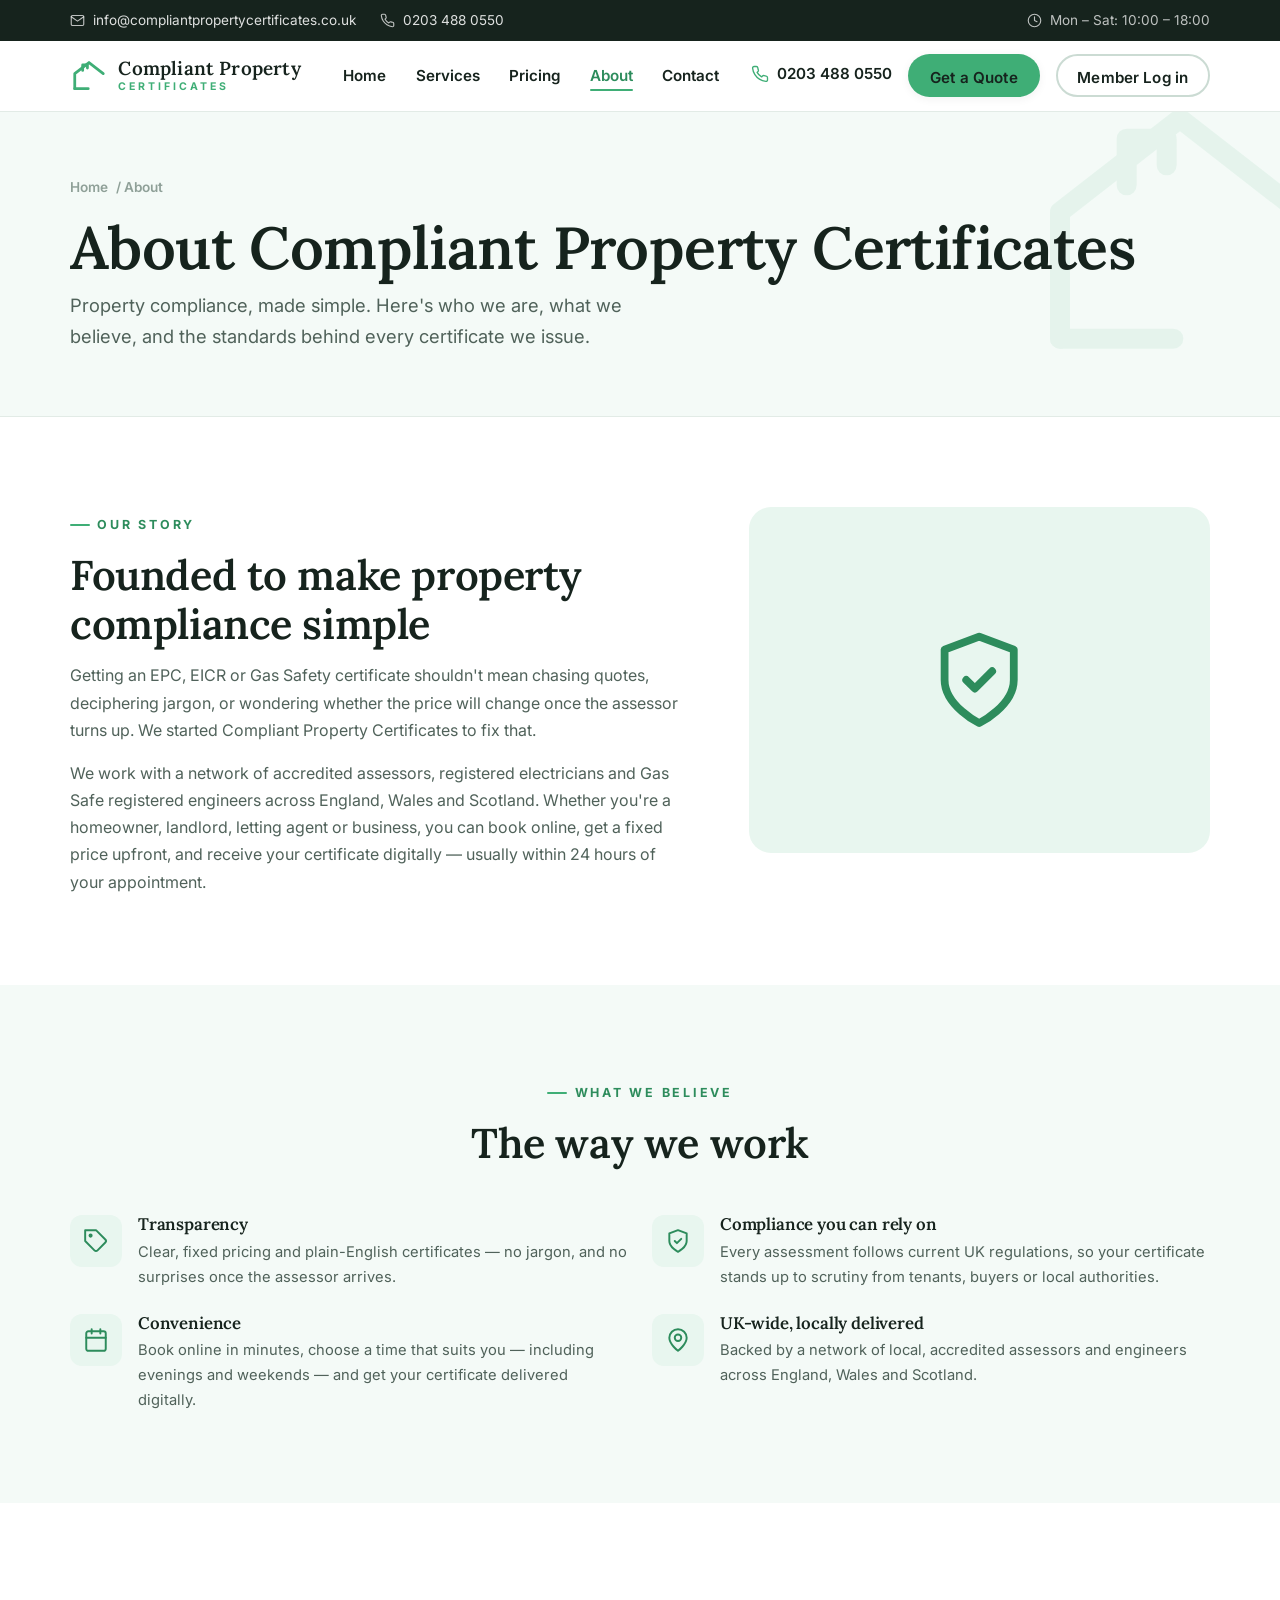
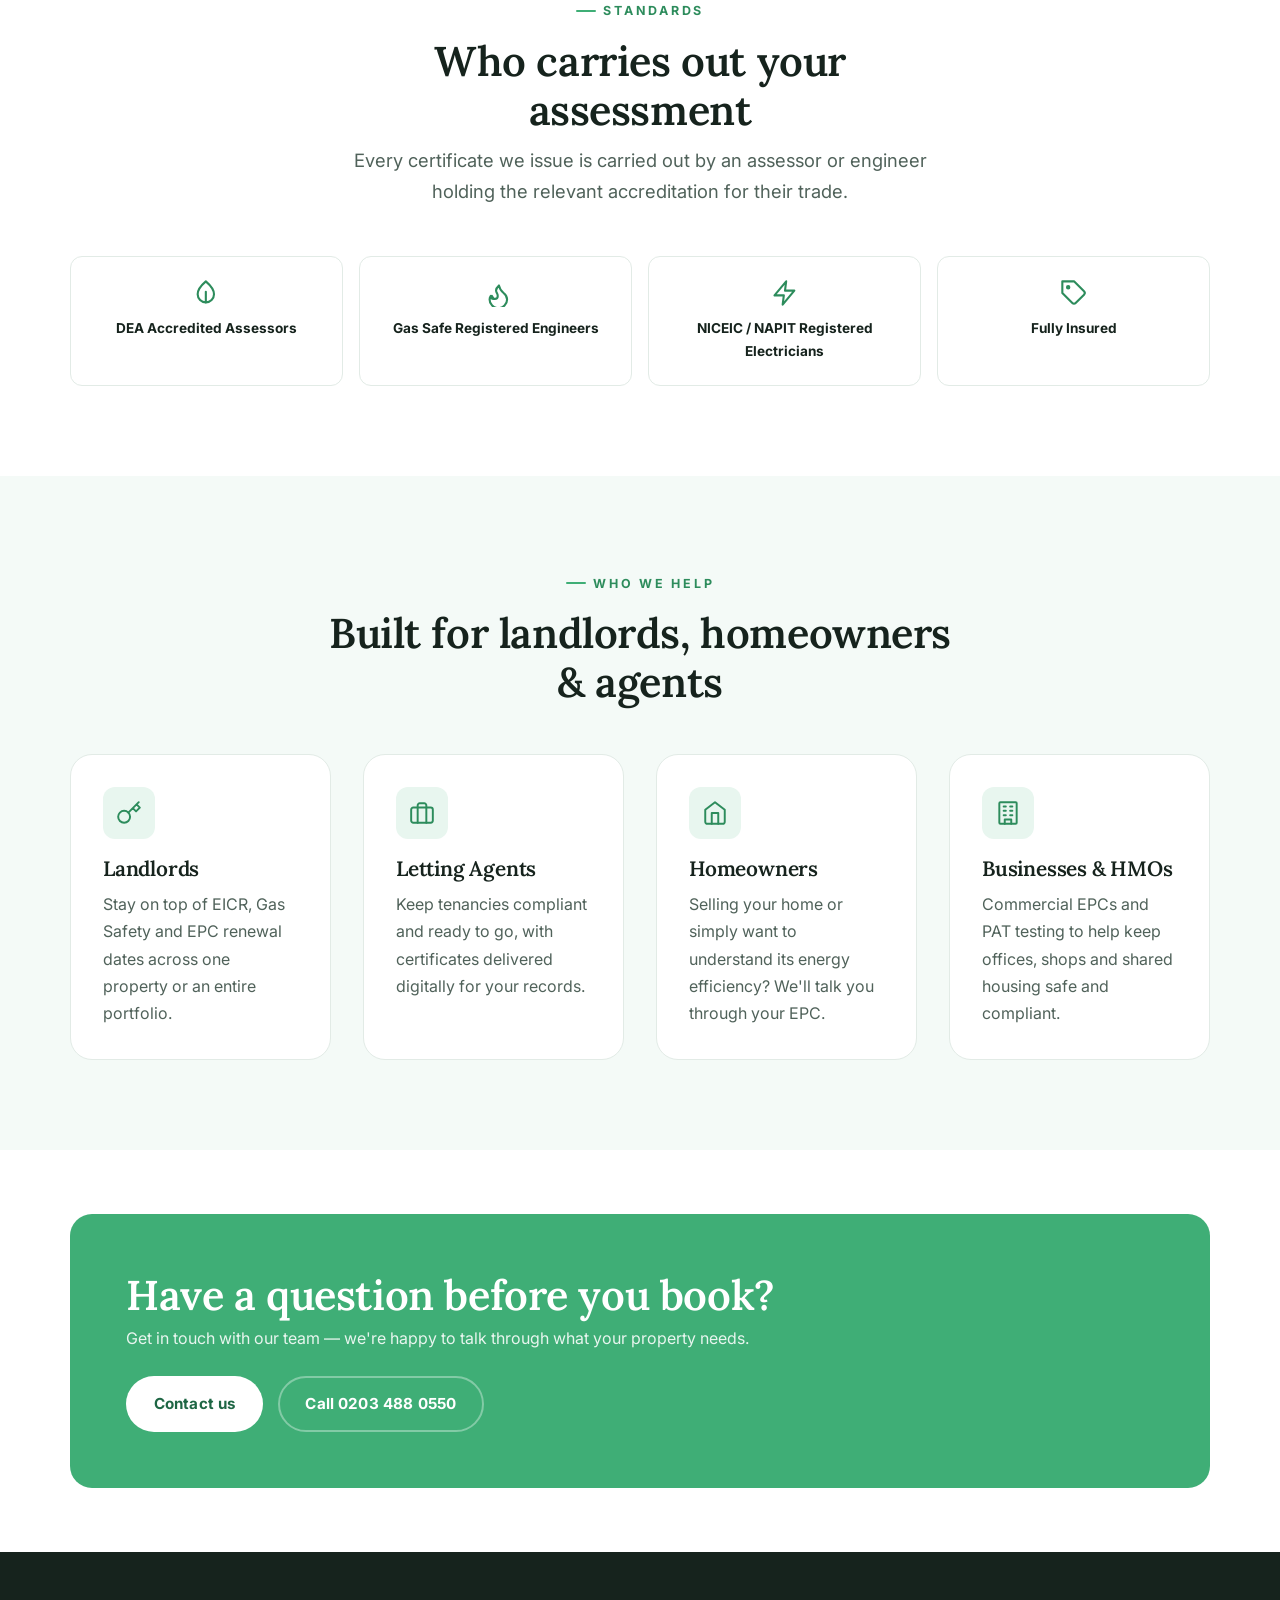
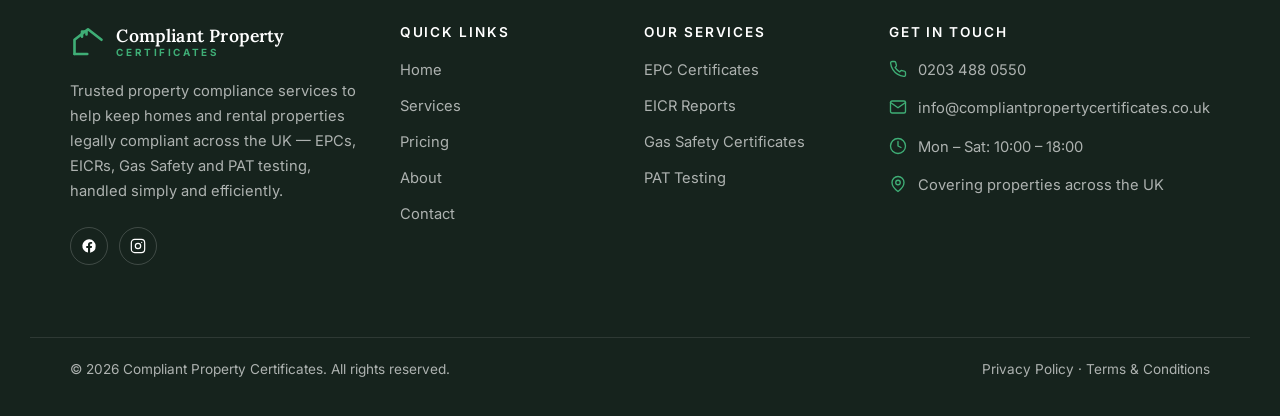
==== commit 15fb7437: "Add member/admin login (Supabase) and fix header overflow - Login page + 'Member Log in' button on a" ====
--- a/about.html
+++ b/about.html
@@ -65,6 +65,7 @@
             0203 488 0550
           </a>
           <a href="contact.html" class="btn btn-primary btn-sm">Get a Quote</a>
+          <a href="login.html" class="btn btn-outline btn-sm">Member Log in</a>
         </div>
       </nav>
 
--- a/css/style.css
+++ b/css/style.css
@@ -380,6 +380,7 @@
   font-weight: 700;
   color: var(--ink);
   font-size: 0.95rem;
+  white-space: nowrap;
 }
 .header-phone svg { width: 18px; height: 18px; color: var(--green); flex-shrink: 0; }
 
@@ -396,22 +397,28 @@
 .nav-toggle[aria-expanded="true"] .icon-menu { display: none; }
 .nav-toggle[aria-expanded="true"] .icon-close { display: block; }
 
-@media (max-width: 940px) {
-  .main-nav { 
-    position: fixed;
-    inset: 0;
-    top: 64px;
+@media (max-width: 1100px) {
+  .main-nav {
+    position: absolute;
+    top: 100%;
+    left: 0;
+    right: 0;
+    max-height: calc(100vh - 100%);
     background: var(--paper);
     flex-direction: column;
     align-items: flex-start;
     padding: 1.5rem clamp(1.25rem, 4vw, 2.5rem);
-    transform: translateY(-110%);
+    transform: translateY(-8px);
     opacity: 0;
-    transition: transform 0.25s ease, opacity 0.25s ease;
+    visibility: hidden;
+    pointer-events: none;
+    transition: transform 0.2s ease, opacity 0.2s ease, visibility 0.2s ease;
     border-top: 1px solid var(--border);
+    border-bottom: 1px solid var(--border);
+    box-shadow: 0 12px 24px rgba(22,35,29,0.08);
     overflow-y: auto;
   }
-  .main-nav.open { transform: translateY(0); opacity: 1; }
+  .main-nav.open { transform: translateY(0); opacity: 1; visibility: visible; pointer-events: auto; }
   .main-nav ul {
     flex-direction: column;
     align-items: flex-start;
@@ -723,6 +730,33 @@
   color: rgba(255,255,255,0.7);
 }
 
+/* ============ BOOKING EMBED ============ */
+.booking-embed {
+  border: 1px solid var(--border);
+  border-radius: var(--radius-lg);
+  background: var(--green-pale-2);
+  min-height: 320px;
+  display: flex;
+  align-items: center;
+  justify-content: center;
+  padding: clamp(2rem, 5vw, 3rem);
+}
+.booking-placeholder {
+  max-width: 440px;
+  text-align: center;
+  color: var(--ink-soft);
+}
+.booking-placeholder svg {
+  width: 40px;
+  height: 40px;
+  color: var(--green);
+  margin-bottom: 1rem;
+}
+.booking-placeholder h3 {
+  color: var(--ink);
+  margin-bottom: 0.5rem;
+}
+
 /* ============ CTA BAND ============ */
 .cta-band {
   background: var(--green);
@@ -881,13 +915,16 @@
 @media (min-width: 640px) {
   .form-grid.cols-2 { grid-template-columns: 1fr 1fr; }
 }
-.field { display: flex; flex-direction: column; gap: 0.4rem; }
+.field { display: flex; flex-direction: column; gap: 0.4rem; min-width: 0; }
 .field label { font-weight: 700; font-size: 0.88rem; color: var(--ink); }
 .field input,
 .field select,
 .field textarea {
+  width: 100%;
+  min-width: 0;
+  box-sizing: border-box;
   font-family: var(--font-body);
-  font-size: 0.97rem;
+  font-size: 1rem;
   padding: 0.8em 1em;
   border: 1.5px solid var(--border-strong);
   border-radius: var(--radius-sm);
@@ -1129,7 +1166,9 @@
 .contact-info-card h3 { color: #fff; margin-bottom: 1.4rem; }
 .contact-info-card .contact-line { margin-bottom: 1.3rem; }
 .contact-info-card .contact-line a,
-.contact-info-card .contact-line span { color: rgba(255,255,255,0.82); }
+.contact-info-card .contact-line span { color: rgba(255,255,255,0.82); overflow-wrap: anywhere; }
+.contact-info-card .contact-line { display: flex; gap: 0.85rem; }
+.contact-info-card .contact-line > div { min-width: 0; }
 .contact-info-card hr { border-color: rgba(255,255,255,0.12); margin: 1.5rem 0; }
 
 .map-frame {
@@ -1151,3 +1190,59 @@
   display: none;
 }
 .form-note.show { display: block; }
+.form-note.error { background: #fdecea; color: #b3261e; }
+
+/* ============ AUTH / DASHBOARD ============ */
+.auth-section { padding-block: clamp(2.5rem, 6vw, 5rem); }
+.auth-card {
+  max-width: 440px;
+  margin: 0 auto;
+  background: var(--paper);
+  border: 1px solid var(--border);
+  border-radius: var(--radius-lg);
+  padding: clamp(1.75rem, 4vw, 2.5rem);
+  box-shadow: 0 10px 30px rgba(22,35,29,0.05);
+}
+.auth-card h1 { font-size: clamp(1.6rem, 4vw, 2rem); margin-bottom: 0.3rem; }
+.auth-sub { color: var(--ink-soft); margin-bottom: 1.6rem; }
+.auth-card .field { margin-bottom: 1.1rem; }
+.auth-help {
+  margin-top: 1.4rem;
+  padding-top: 1.2rem;
+  border-top: 1px solid var(--border);
+  font-size: 0.9rem;
+  color: var(--ink-soft);
+  text-align: center;
+}
+
+.app-header {
+  position: sticky;
+  top: 0;
+  z-index: 100;
+  background: var(--paper);
+  border-bottom: 1px solid var(--border);
+}
+.app-header .container {
+  display: flex;
+  align-items: center;
+  justify-content: space-between;
+  gap: 1rem;
+  padding-block: 0.85rem;
+}
+.app-user { display: flex; align-items: center; gap: 1rem; }
+.app-who { font-size: 0.9rem; color: var(--ink-soft); }
+.role-badge {
+  display: inline-block;
+  margin-left: 0.35rem;
+  background: var(--green-pale);
+  color: var(--green-darker);
+  font-size: 0.72rem;
+  font-weight: 700;
+  text-transform: uppercase;
+  letter-spacing: 0.04em;
+  padding: 0.15rem 0.5rem;
+  border-radius: 999px;
+}
+@media (max-width: 560px) {
+  .app-who { display: none; }
+}
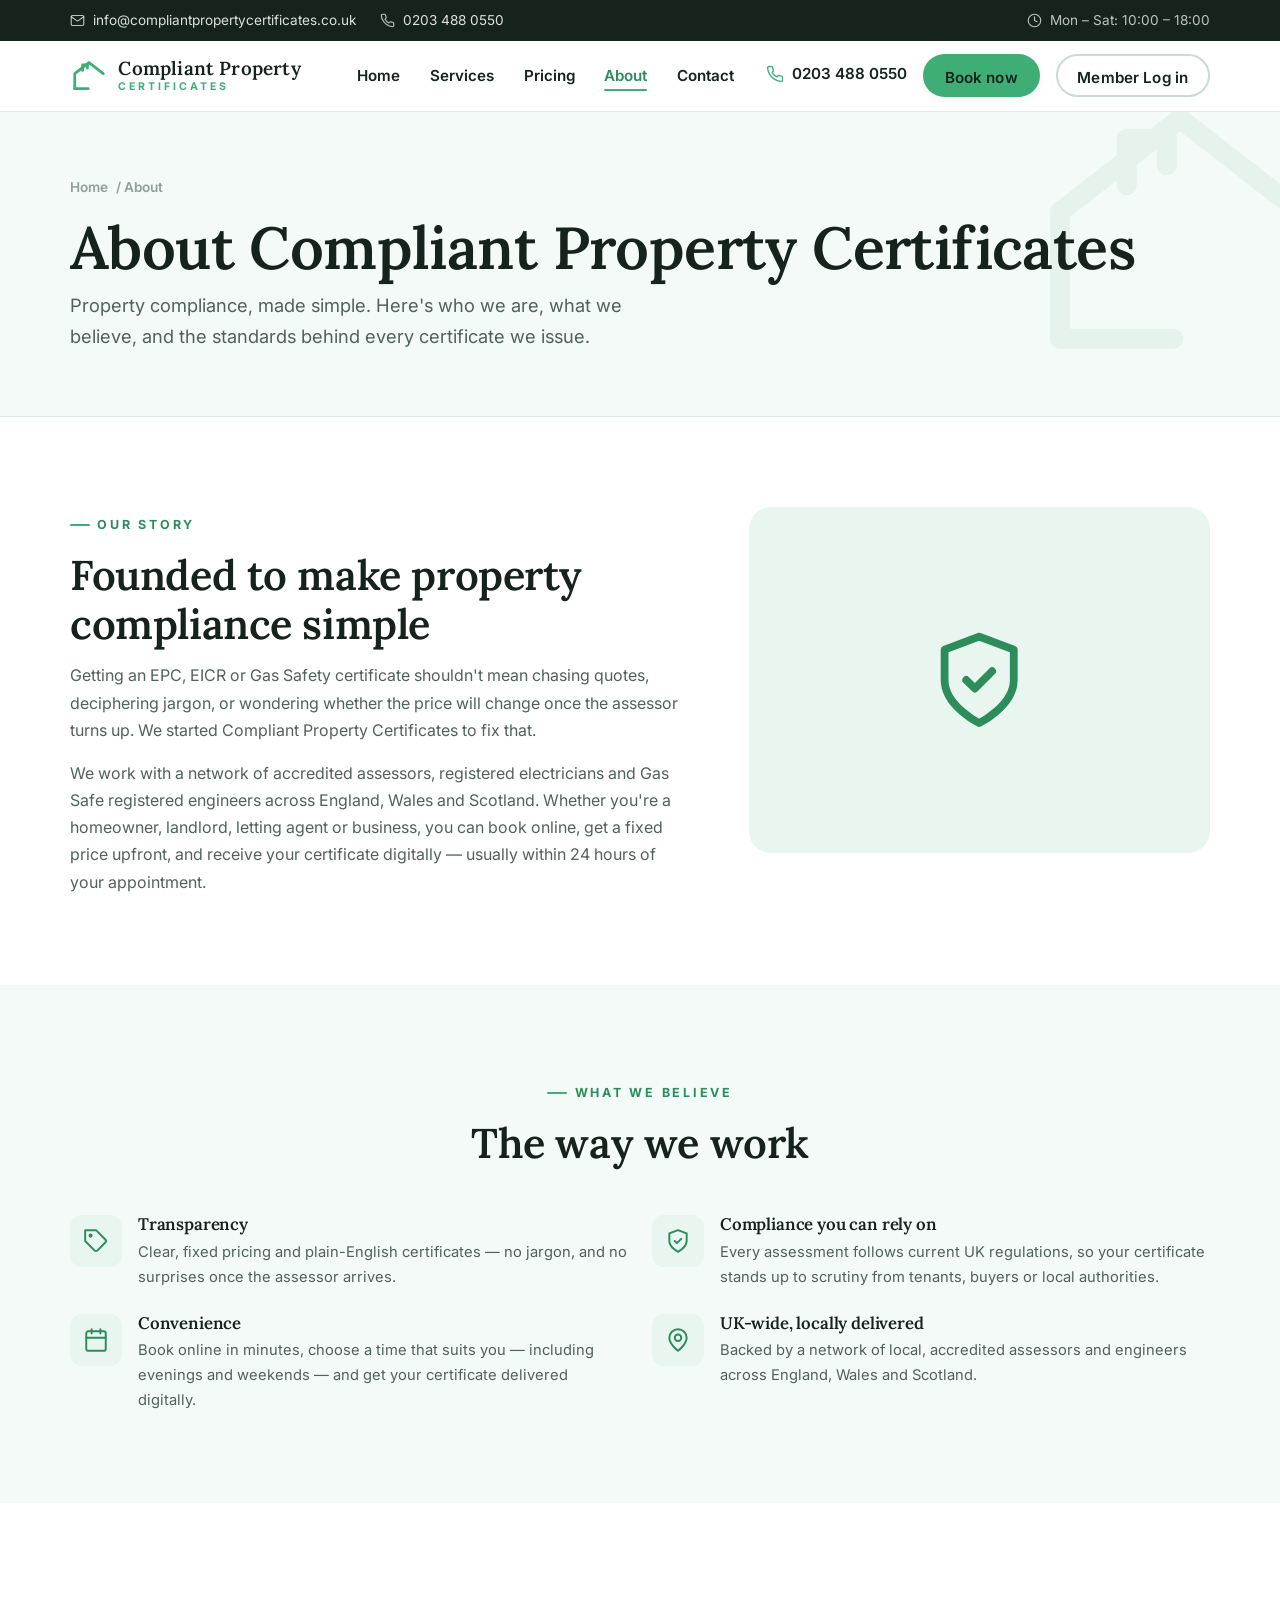
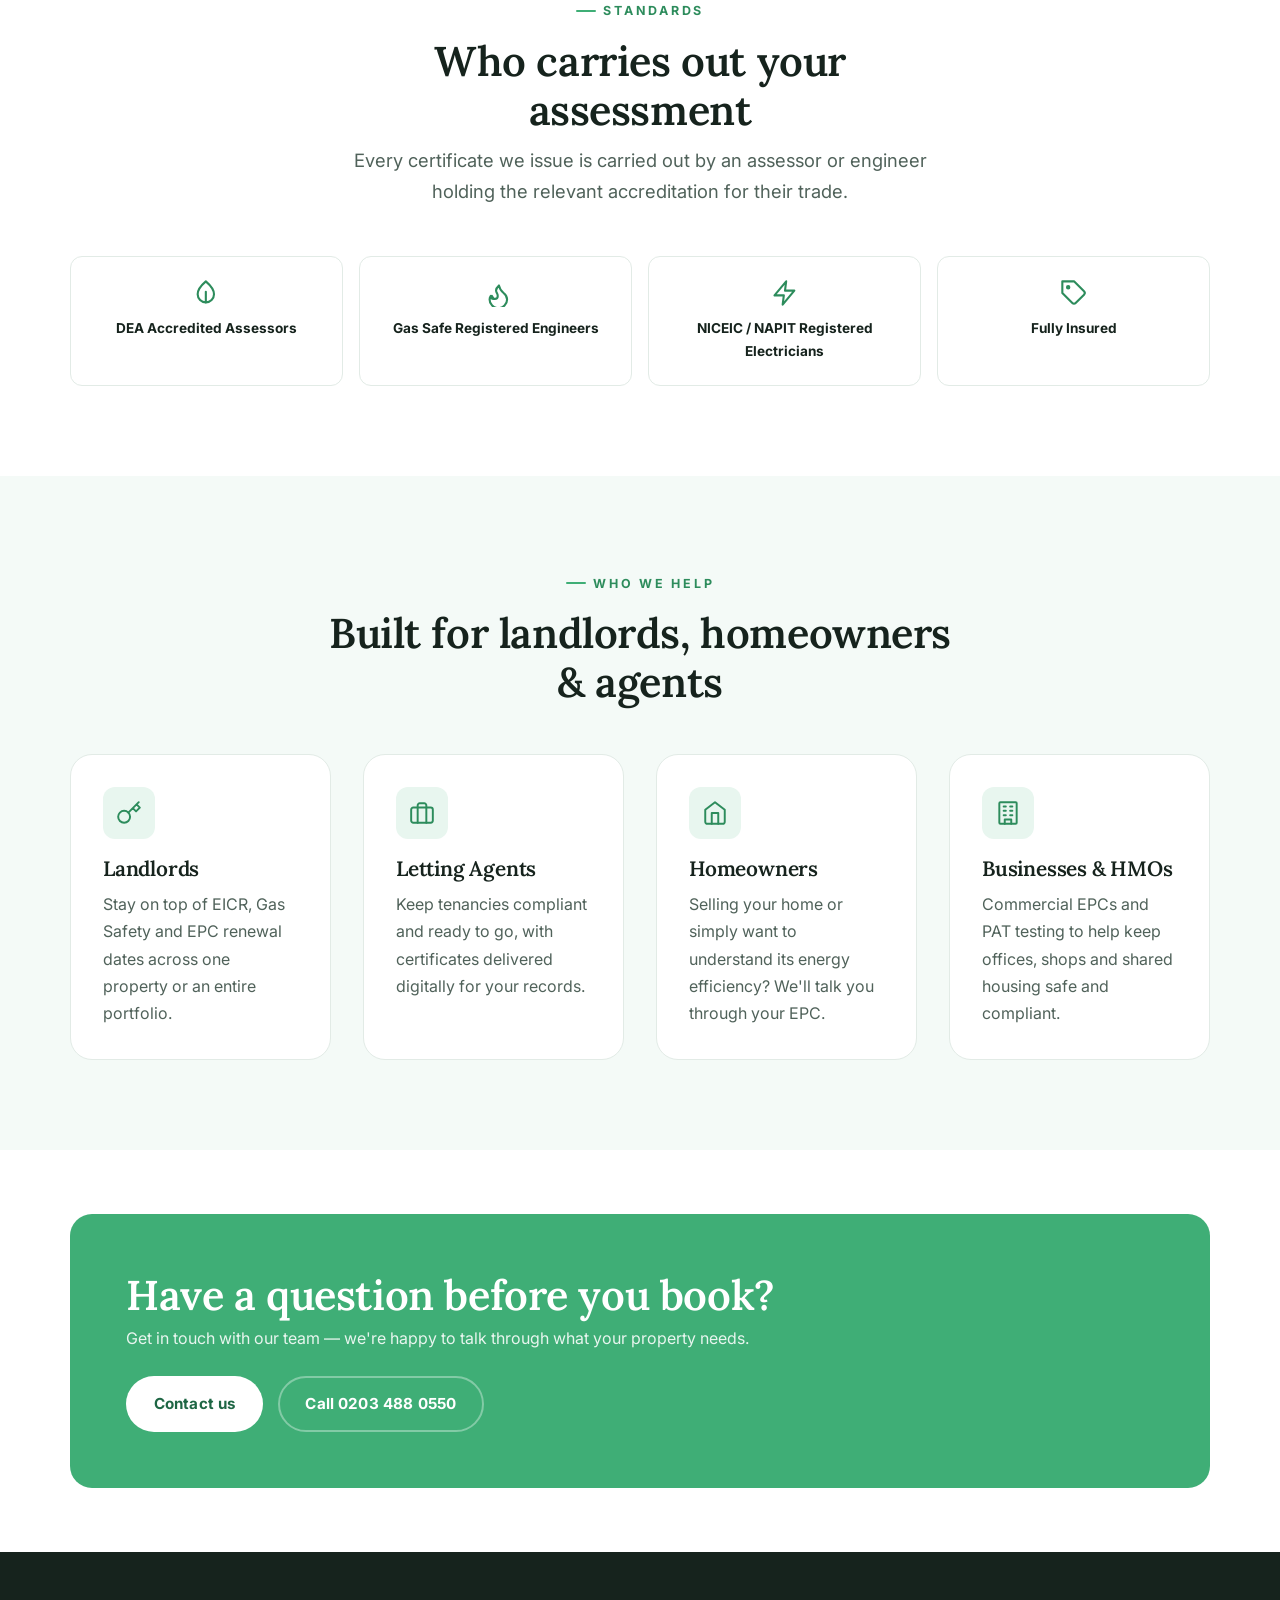
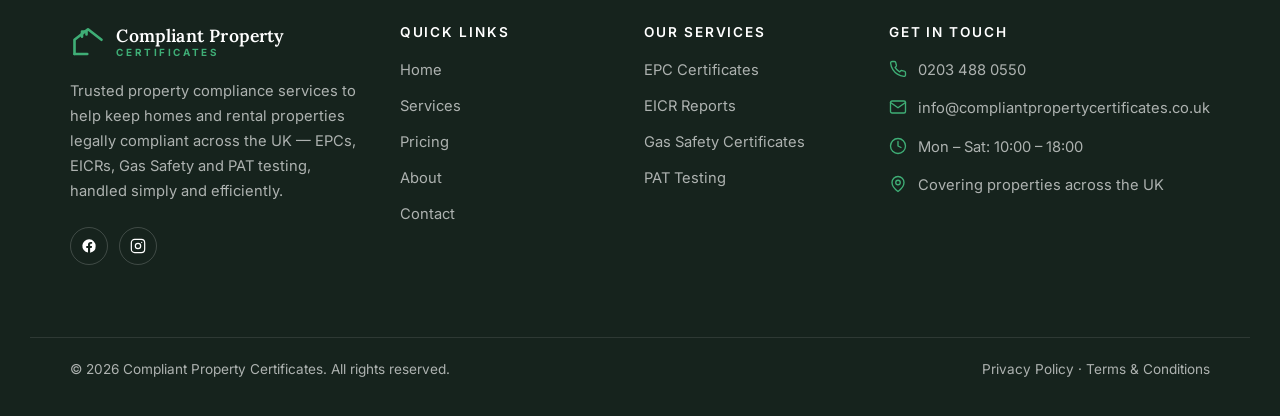
==== commit 82711f2f: "Booking UX: 'Book now' header button, booking section first, block past dates - Header CTA renamed '" ====
--- a/about.html
+++ b/about.html
@@ -64,7 +64,7 @@
             <svg viewBox="0 0 24 24" fill="none" stroke="currentColor" stroke-width="1.8" stroke-linecap="round" stroke-linejoin="round" aria-hidden="true"><path d="M22 16.92v3a2 2 0 0 1-2.18 2 19.79 19.79 0 0 1-8.63-3.07 19.5 19.5 0 0 1-6-6 19.79 19.79 0 0 1-3.07-8.67A2 2 0 0 1 4.11 2h3a2 2 0 0 1 2 1.72c.127.96.361 1.903.7 2.81a2 2 0 0 1-.45 2.11L8.09 9.91a16 16 0 0 0 6 6l1.27-1.27a2 2 0 0 1 2.11-.45c.907.339 1.85.573 2.81.7A2 2 0 0 1 22 16.92Z"/></svg>
             0203 488 0550
           </a>
-          <a href="contact.html" class="btn btn-primary btn-sm">Get a Quote</a>
+          <a href="contact.html#book" class="btn btn-primary btn-sm">Book now</a>
           <a href="login.html" class="btn btn-outline btn-sm">Member Log in</a>
         </div>
       </nav>
@@ -319,7 +319,7 @@
 
     <div class="container footer-bottom">
       <p>© <span class="current-year"></span> Compliant Property Certificates. All rights reserved.</p>
-      <p><a href="#">Privacy Policy</a> · <a href="#">Terms &amp; Conditions</a></p>
+      <p><a href="privacy.html">Privacy Policy</a> · <a href="terms.html">Terms &amp; Conditions</a></p>
     </div>
   </footer>
 
--- a/css/style.css
+++ b/css/style.css
@@ -1246,3 +1246,292 @@
 @media (max-width: 560px) {
   .app-who { display: none; }
 }
+
+/* ============ DASHBOARD ============ */
+.dash-head {
+  display: flex;
+  align-items: flex-start;
+  justify-content: space-between;
+  gap: 1rem;
+  flex-wrap: wrap;
+  margin-bottom: 1.75rem;
+}
+.dash-head h1 { margin-bottom: 0.3rem; }
+.dash-head .lede { margin-bottom: 0; }
+.dash-actions { display: flex; gap: 0.6rem; flex-wrap: wrap; }
+
+.member-row {
+  display: flex;
+  align-items: center;
+  justify-content: space-between;
+  gap: 0.75rem;
+  padding: 0.75rem 0;
+  border-top: 1px solid var(--border);
+}
+.member-row:first-of-type { border-top: 0; }
+.member-name { font-weight: 600; color: var(--ink); }
+.member-user { font-size: 0.82rem; color: var(--ink-soft); }
+
+.dash-grid { display: grid; gap: 1.75rem; }
+@media (min-width: 900px) {
+  .dash-grid { grid-template-columns: 1.4fr 1fr; align-items: start; }
+}
+
+/* Calendar */
+.calendar-wrap {
+  border: 1px solid var(--border);
+  border-radius: var(--radius-lg);
+  background: var(--paper);
+  padding: clamp(1rem, 3vw, 1.5rem);
+}
+.calendar-head {
+  display: flex;
+  align-items: center;
+  justify-content: space-between;
+  gap: 0.75rem;
+  margin-bottom: 1rem;
+}
+.calendar-head h2 { margin: 0; font-size: 1.15rem; }
+.cal-nav {
+  width: 36px;
+  height: 36px;
+  border: 1px solid var(--border);
+  border-radius: var(--radius-sm);
+  background: var(--paper);
+  color: var(--ink);
+  font-size: 1.2rem;
+  line-height: 1;
+  cursor: pointer;
+  display: inline-flex;
+  align-items: center;
+  justify-content: center;
+}
+.cal-nav:hover { background: var(--green-pale-2); border-color: var(--green); }
+.calendar-dow,
+.calendar-grid {
+  display: grid;
+  grid-template-columns: repeat(7, 1fr);
+  gap: 4px;
+}
+.calendar-dow {
+  margin-bottom: 4px;
+}
+.calendar-dow span {
+  text-align: center;
+  font-size: 0.7rem;
+  font-weight: 700;
+  text-transform: uppercase;
+  letter-spacing: 0.04em;
+  color: var(--ink-soft);
+  padding-bottom: 0.25rem;
+}
+.cal-day {
+  aspect-ratio: 1 / 1;
+  border: 1px solid var(--border);
+  border-radius: var(--radius-sm);
+  padding: 0.3rem;
+  display: flex;
+  flex-direction: column;
+  gap: 0.2rem;
+  cursor: pointer;
+  background: var(--paper);
+  overflow: hidden;
+}
+.cal-day:hover { border-color: var(--green); background: var(--green-pale-2); }
+.cal-day.other-month { background: var(--green-pale-2); opacity: 0.5; cursor: default; }
+.cal-day.other-month:hover { border-color: var(--border); }
+.cal-day.today { border-color: var(--green); box-shadow: inset 0 0 0 1px var(--green); }
+.cal-day.selected { background: var(--green-pale); border-color: var(--green-dark); }
+.cal-daynum { font-size: 0.8rem; font-weight: 600; color: var(--ink); }
+.cal-dots { display: flex; flex-wrap: wrap; gap: 3px; margin-top: auto; }
+.cal-dot { width: 7px; height: 7px; border-radius: 50%; background: var(--green); }
+
+/* Job list */
+.job-panel {
+  border: 1px solid var(--border);
+  border-radius: var(--radius-lg);
+  background: var(--paper);
+  padding: clamp(1rem, 3vw, 1.5rem);
+}
+.job-panel-head {
+  display: flex;
+  align-items: center;
+  justify-content: space-between;
+  gap: 0.75rem;
+  margin-bottom: 1rem;
+}
+.job-panel-head h2 { margin: 0; font-size: 1.15rem; margin-right: auto; }
+.list-toggle {
+  display: inline-flex;
+  border: 1px solid var(--border);
+  border-radius: 999px;
+  overflow: hidden;
+}
+.list-toggle button {
+  border: 0;
+  background: var(--paper);
+  color: var(--ink-soft);
+  font-family: var(--font-body);
+  font-weight: 600;
+  font-size: 0.8rem;
+  padding: 0.35rem 0.85rem;
+  cursor: pointer;
+}
+.list-toggle button.active { background: var(--green); color: #fff; }
+.job-row {
+  display: flex;
+  align-items: flex-start;
+  gap: 0.85rem;
+  padding: 0.85rem 0;
+  border-top: 1px solid var(--border);
+}
+.job-row:first-of-type { border-top: 0; }
+.job-when {
+  flex-shrink: 0;
+  text-align: center;
+  min-width: 48px;
+}
+.job-when .d { font-size: 1.3rem; font-weight: 700; line-height: 1; color: var(--ink); font-family: var(--font-display); }
+.job-when .m { font-size: 0.7rem; text-transform: uppercase; letter-spacing: 0.04em; color: var(--ink-soft); }
+.job-when .t { font-size: 0.72rem; color: var(--green-dark); font-weight: 600; margin-top: 0.15rem; }
+.job-main { flex: 1; min-width: 0; }
+.job-where { font-weight: 600; color: var(--ink); overflow-wrap: anywhere; }
+.job-meta { font-size: 0.85rem; color: var(--ink-soft); margin-top: 0.15rem; }
+.job-who { font-size: 0.78rem; color: var(--ink-soft); margin-top: 0.2rem; }
+.job-del {
+  flex-shrink: 0;
+  background: none;
+  border: 0;
+  color: var(--ink-soft);
+  cursor: pointer;
+  padding: 0.25rem;
+  border-radius: var(--radius-sm);
+  line-height: 0;
+}
+.job-del:hover { color: #b3261e; background: #fdecea; }
+.job-empty { color: var(--ink-soft); padding: 0.5rem 0; }
+
+/* Service badges / colour coding (warm, on-brand — no blue) */
+.svc {
+  display: inline-block;
+  font-size: 0.72rem;
+  font-weight: 700;
+  padding: 0.12rem 0.5rem;
+  border-radius: 999px;
+  margin-right: 0.4rem;
+}
+.svc-epc  { background: var(--green-pale); color: var(--green-darker); }
+.svc-eicr { background: #fbf0d9; color: #8a5a00; }
+.svc-gas  { background: #f7e6df; color: #8f3c20; }
+.svc-pat  { background: #e7ecea; color: #44544c; }
+.dot-epc  { background: var(--green); }
+.dot-eicr { background: #d99000; }
+.dot-gas  { background: #c2603f; }
+.dot-pat  { background: #5a6b63; }
+
+/* Modal */
+.modal-overlay {
+  position: fixed;
+  inset: 0;
+  z-index: 200;
+  background: rgba(22,35,29,0.45);
+  display: flex;
+  align-items: flex-start;
+  justify-content: center;
+  padding: clamp(1rem, 5vh, 3rem) 1rem;
+  overflow-y: auto;
+}
+.modal-overlay[hidden] { display: none; }
+.modal-card {
+  position: relative;
+  width: 100%;
+  max-width: 480px;
+  background: var(--paper);
+  border-radius: var(--radius-lg);
+  padding: clamp(1.5rem, 4vw, 2rem);
+  box-shadow: 0 20px 50px rgba(22,35,29,0.25);
+}
+.modal-card h2 { margin-bottom: 1.2rem; }
+.modal-close {
+  position: absolute;
+  top: 0.9rem;
+  right: 0.9rem;
+  background: none;
+  border: 0;
+  font-size: 1.2rem;
+  line-height: 1;
+  color: var(--ink-soft);
+  cursor: pointer;
+  padding: 0.3rem;
+}
+.modal-close:hover { color: var(--ink); }
+.modal-card .field { margin-bottom: 1.1rem; }
+.postcode-row { display: flex; gap: 0.5rem; }
+.postcode-row input { flex: 1; }
+.postcode-row .btn { flex-shrink: 0; }
+.postcode-note { font-size: 0.82rem; margin-top: 0.35rem; min-height: 1em; }
+.postcode-note.ok { color: var(--green-dark); }
+.postcode-note.err { color: #b3261e; }
+
+/* ============ ONLINE BOOKING WIDGET ============ */
+.booking-card {
+  border: 1px solid var(--border);
+  border-radius: var(--radius-lg);
+  background: var(--paper);
+  padding: clamp(1.5rem, 4vw, 2.25rem);
+  box-shadow: 0 10px 30px rgba(22,35,29,0.05);
+}
+#booking-check .btn { margin-top: 0.25rem; }
+.booking-msg { display: none; font-size: 0.92rem; margin-top: 1rem; padding: 0.85rem 1.1rem; border-radius: var(--radius-sm); }
+.booking-msg.show { display: block; }
+.booking-msg.err { background: #fdecea; color: #b3261e; }
+.booking-price {
+  background: var(--green-pale);
+  color: var(--green-darker);
+  border-radius: var(--radius-sm);
+  padding: 0.9rem 1.1rem;
+  font-size: 1.05rem;
+  margin: 1.5rem 0;
+}
+.booking-price strong { font-size: 1.25rem; }
+#booking-details { margin-top: 0.5rem; border-top: 1px solid var(--border); padding-top: 1.5rem; }
+.booking-secure {
+  display: flex;
+  align-items: center;
+  gap: 0.5rem;
+  font-size: 0.82rem;
+  color: var(--ink-soft);
+  margin-top: 1rem;
+}
+.booking-secure svg { color: var(--green); flex-shrink: 0; }
+
+/* Booking confirmation (success page) */
+.success-tick {
+  width: 56px; height: 56px;
+  border-radius: 50%;
+  background: var(--green-pale);
+  color: var(--green-dark);
+  display: flex; align-items: center; justify-content: center;
+  margin-bottom: 1.2rem;
+}
+.success-tick svg { width: 30px; height: 30px; }
+.booking-summary { list-style: none; margin: 1.5rem 0; padding: 0; border-top: 1px solid var(--border); }
+.booking-summary li {
+  display: flex; justify-content: space-between; gap: 1rem;
+  padding: 0.7rem 0; border-bottom: 1px solid var(--border);
+}
+.booking-summary span { color: var(--ink-soft); }
+.booking-summary strong { color: var(--ink); text-align: right; }
+
+/* ============ LEGAL PAGES ============ */
+.legal { padding-block: clamp(2.5rem, 5vw, 4rem); }
+.legal .updated { color: var(--ink-soft); font-size: 0.9rem; margin-bottom: 2rem; }
+.legal h2 { margin-top: 2.5rem; margin-bottom: 0.75rem; font-size: 1.4rem; }
+.legal h2:first-of-type { margin-top: 0; }
+.legal h3 { margin-top: 1.5rem; margin-bottom: 0.5rem; font-size: 1.1rem; }
+.legal p, .legal li { color: var(--ink-soft); line-height: 1.75; }
+.legal p { margin-bottom: 1rem; }
+.legal ul { margin: 0 0 1rem; padding-left: 1.25rem; }
+.legal li { margin-bottom: 0.5rem; }
+.legal strong { color: var(--ink); }
+.legal a { color: var(--green-dark); text-decoration: underline; }
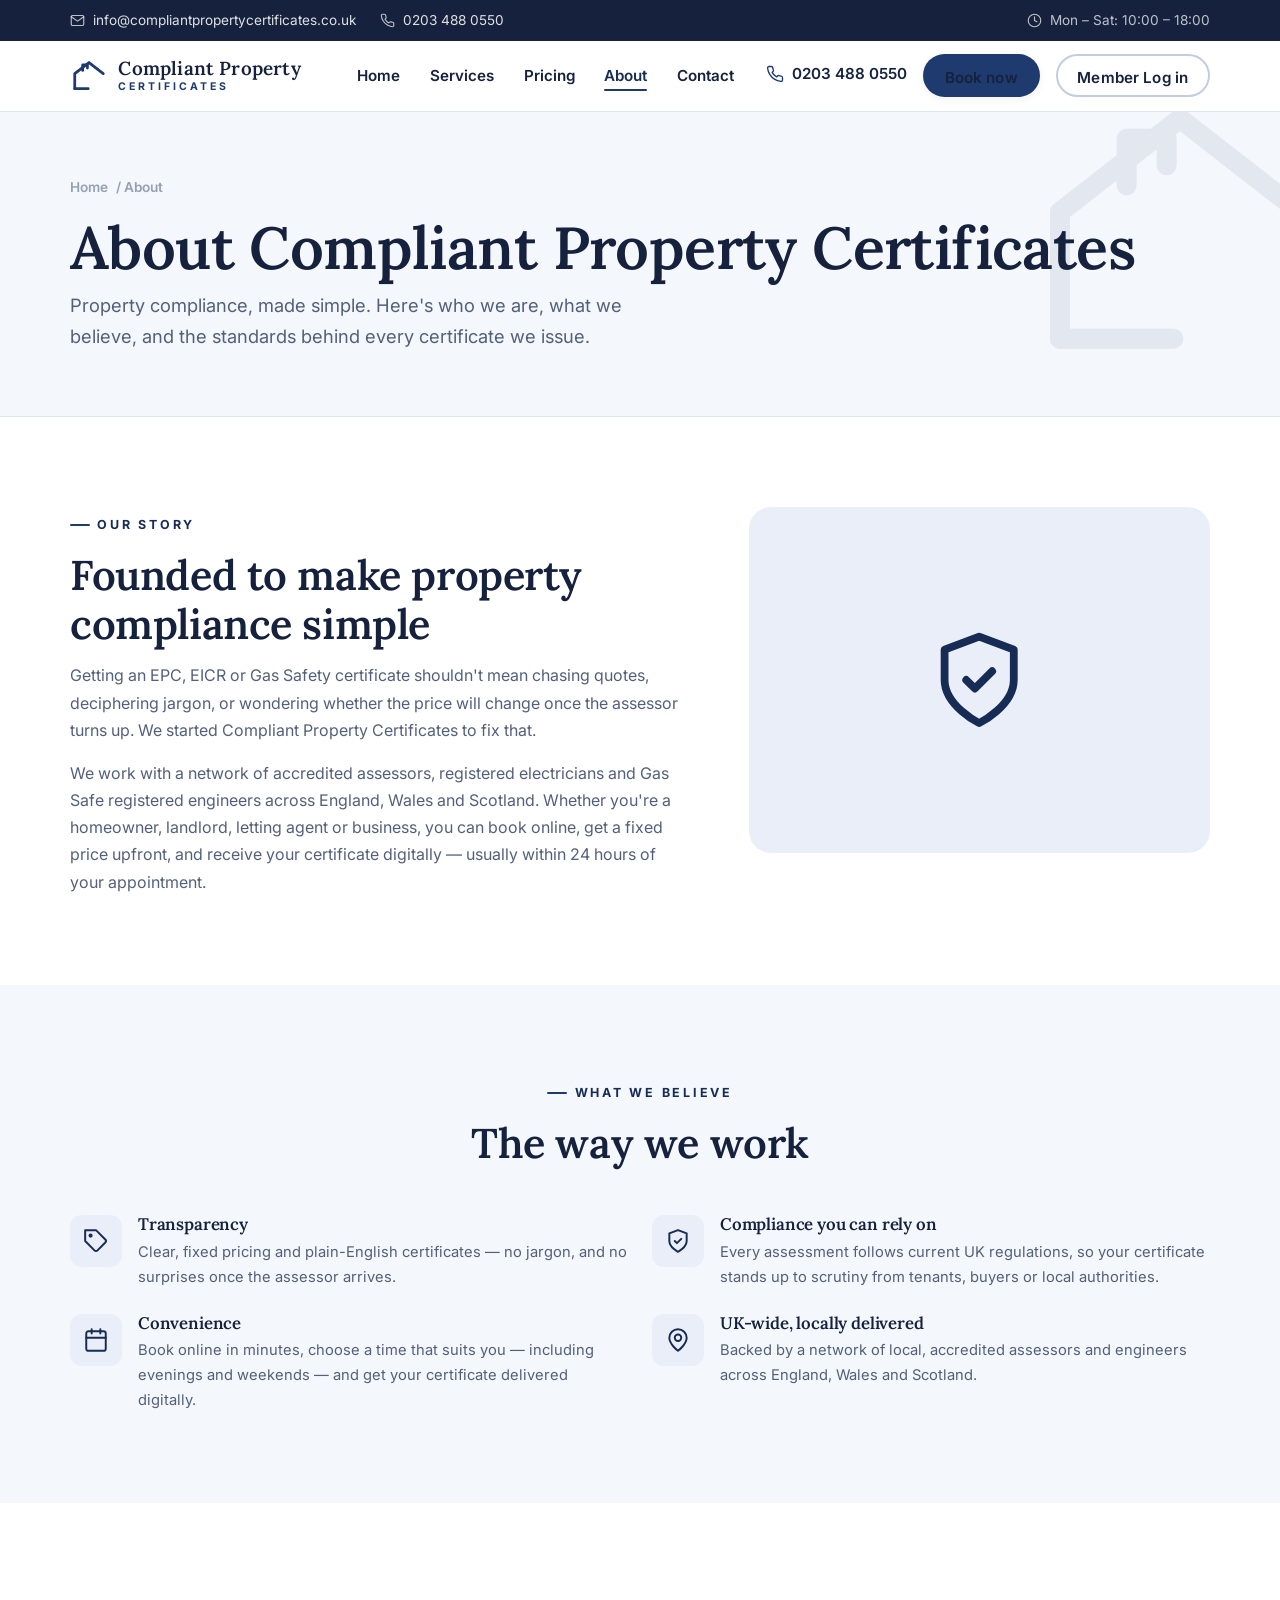
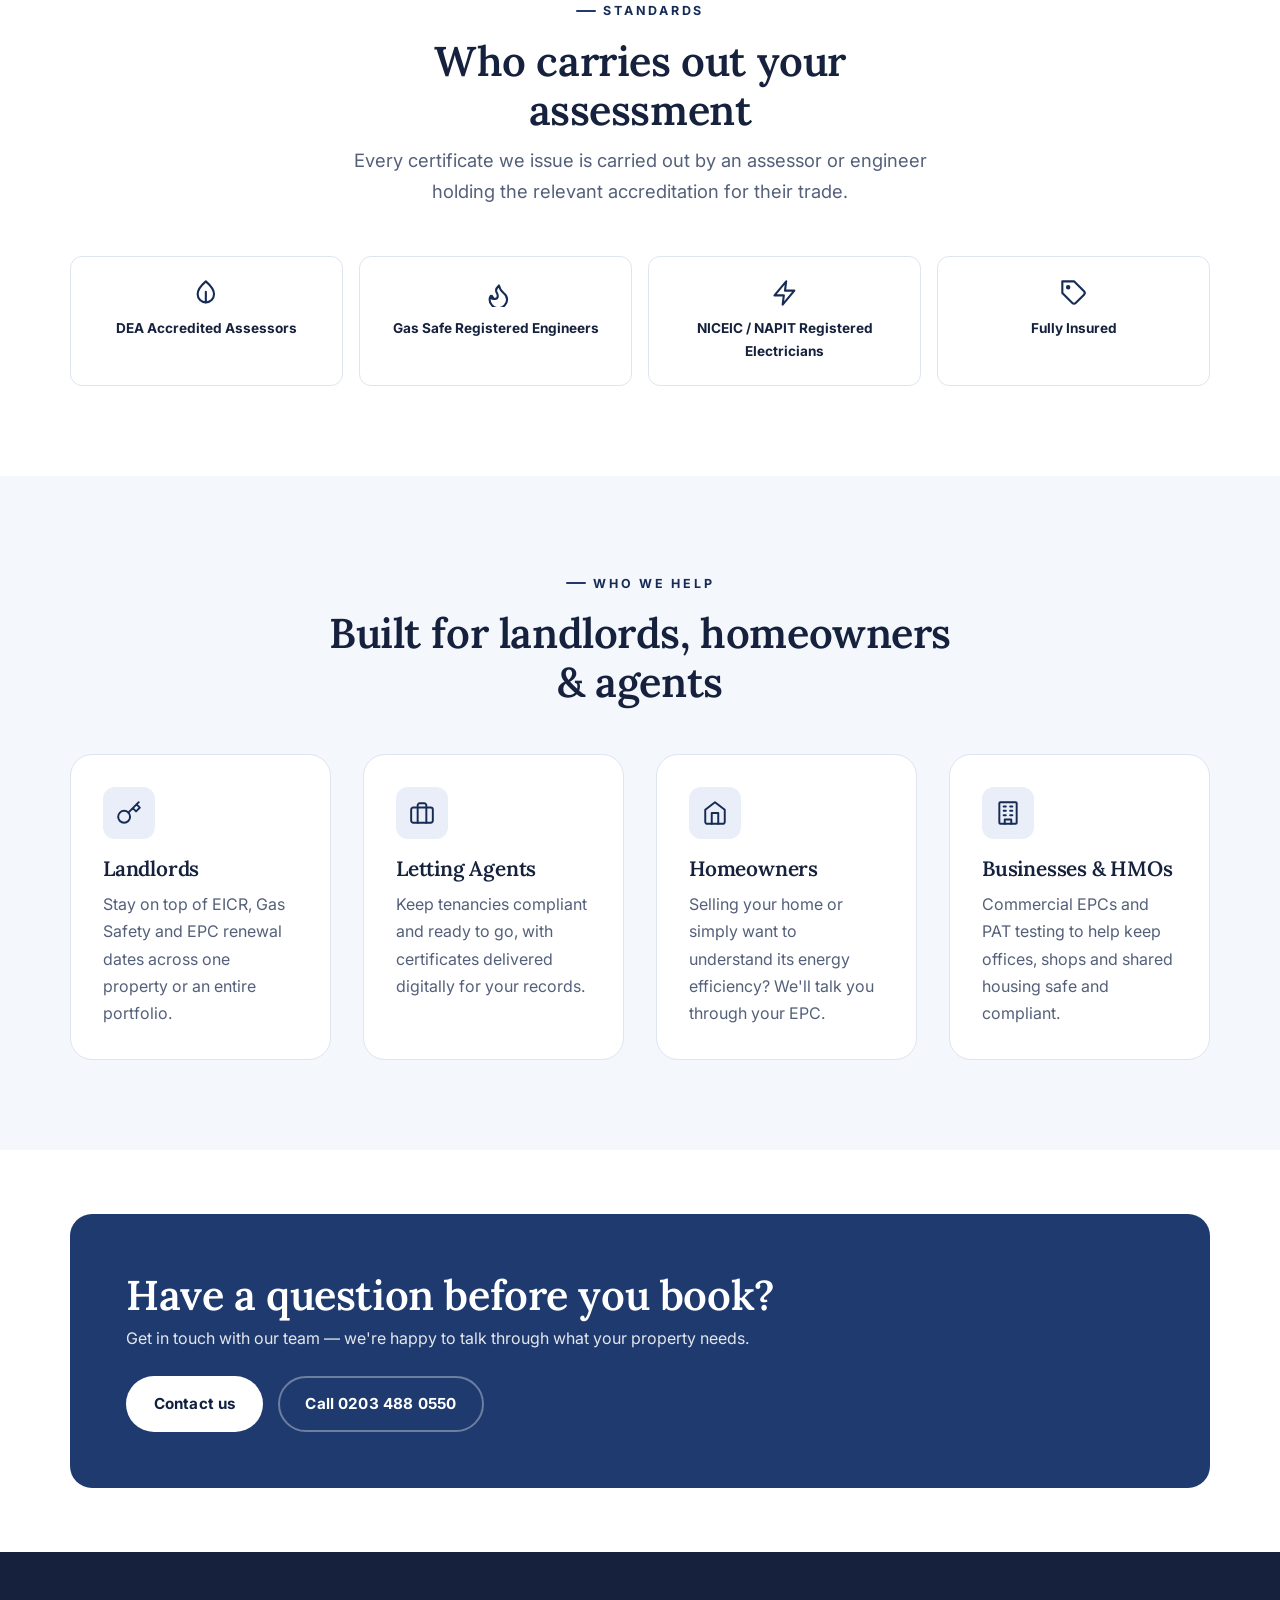
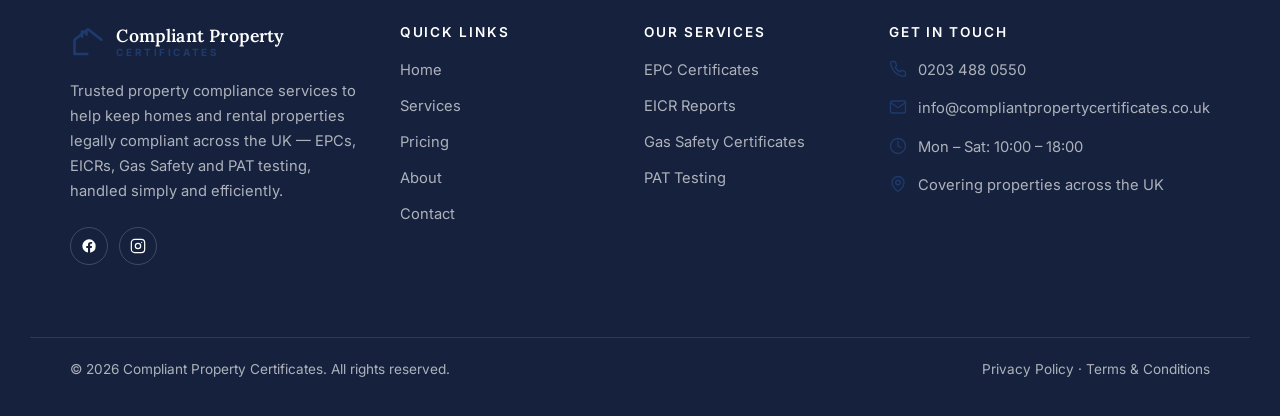
==== commit 7633f62c: "Rebrand from green to navy (#1E3A6E) - Renamed brand CSS variables --green* -> --navy* and repointed" ====
--- a/about.html
+++ b/about.html
@@ -6,7 +6,7 @@
   <title>About Us | Compliant Property Certificates</title>
   <meta name="description" content="Compliant Property Certificates helps landlords, homeowners and letting agents stay compliant with fixed-price EPC, EICR, Gas Safety and PAT certificates across the UK.">
 
-  <link rel="icon" type="image/svg+xml" href="data:image/svg+xml,%3Csvg xmlns='http://www.w3.org/2000/svg' viewBox='0 0 48 48'%3E%3Cpath d='M6 40V21L24 7l18 14' stroke='%233FAE76' stroke-width='4' fill='none' stroke-linecap='round' stroke-linejoin='round'/%3E%3Cpath d='M16 17v-7h6v4' stroke='%233FAE76' stroke-width='4' fill='none' stroke-linecap='round' stroke-linejoin='round'/%3E%3Cpath d='M6 40h17' stroke='%233FAE76' stroke-width='4' fill='none' stroke-linecap='round' stroke-linejoin='round'/%3E%3C/svg%3E">
+  <link rel="icon" type="image/svg+xml" href="data:image/svg+xml,%3Csvg xmlns='http://www.w3.org/2000/svg' viewBox='0 0 48 48'%3E%3Cpath d='M6 40V21L24 7l18 14' stroke='%231E3A6E' stroke-width='4' fill='none' stroke-linecap='round' stroke-linejoin='round'/%3E%3Cpath d='M16 17v-7h6v4' stroke='%231E3A6E' stroke-width='4' fill='none' stroke-linecap='round' stroke-linejoin='round'/%3E%3Cpath d='M6 40h17' stroke='%231E3A6E' stroke-width='4' fill='none' stroke-linecap='round' stroke-linejoin='round'/%3E%3C/svg%3E">
 
   <link rel="preconnect" href="https://fonts.googleapis.com">
   <link rel="preconnect" href="https://fonts.gstatic.com" crossorigin>
@@ -41,9 +41,9 @@
     <div class="container">
       <a href="index.html" class="logo">
         <svg viewBox="0 0 48 48" fill="none" xmlns="http://www.w3.org/2000/svg" aria-hidden="true">
-          <path d="M6 40V21L24 7l18 14" stroke="#3FAE76" stroke-width="3.5" stroke-linecap="round" stroke-linejoin="round"/>
-          <path d="M16 17v-7h6v4" stroke="#3FAE76" stroke-width="3.5" stroke-linecap="round" stroke-linejoin="round"/>
-          <path d="M6 40h17" stroke="#3FAE76" stroke-width="3.5" stroke-linecap="round" stroke-linejoin="round"/>
+          <path d="M6 40V21L24 7l18 14" stroke="#1E3A6E" stroke-width="3.5" stroke-linecap="round" stroke-linejoin="round"/>
+          <path d="M16 17v-7h6v4" stroke="#1E3A6E" stroke-width="3.5" stroke-linecap="round" stroke-linejoin="round"/>
+          <path d="M6 40h17" stroke="#1E3A6E" stroke-width="3.5" stroke-linecap="round" stroke-linejoin="round"/>
         </svg>
         <span class="logo-text">
           <span class="l1">Compliant Property</span>
@@ -255,9 +255,9 @@
       <div class="footer-about">
         <div class="footer-logo">
           <svg viewBox="0 0 48 48" fill="none" xmlns="http://www.w3.org/2000/svg" aria-hidden="true">
-            <path d="M6 40V21L24 7l18 14" stroke="#3FAE76" stroke-width="3.5" stroke-linecap="round" stroke-linejoin="round"/>
-            <path d="M16 17v-7h6v4" stroke="#3FAE76" stroke-width="3.5" stroke-linecap="round" stroke-linejoin="round"/>
-            <path d="M6 40h17" stroke="#3FAE76" stroke-width="3.5" stroke-linecap="round" stroke-linejoin="round"/>
+            <path d="M6 40V21L24 7l18 14" stroke="#1E3A6E" stroke-width="3.5" stroke-linecap="round" stroke-linejoin="round"/>
+            <path d="M16 17v-7h6v4" stroke="#1E3A6E" stroke-width="3.5" stroke-linecap="round" stroke-linejoin="round"/>
+            <path d="M6 40h17" stroke="#1E3A6E" stroke-width="3.5" stroke-linecap="round" stroke-linejoin="round"/>
           </svg>
           <span class="logo-text">
             <span class="l1">Compliant Property</span>
--- a/css/style.css
+++ b/css/style.css
@@ -1,25 +1,26 @@
 /* ===================================================================
    COMPLIANT PROPERTY CERTIFICATES — Design System
-   Palette derived from brand logo (green #3FAE76 + dark ink)
+   Brand palette: navy #1E3A6E + cool dark ink
+   (EPC rating bands stay green→red — that's the standard energy scale)
    Type: Lora (display/serif) + Inter (body/sans)
    =================================================================== */
 
 :root {
-  /* Brand greens */
-  --green: #3FAE76;
-  --green-dark: #2D8C5C;
-  --green-darker: #1E6644;
-  --green-pale: #E8F6EF;
-  --green-pale-2: #F4FAF7;
-
-  /* Neutrals */
-  --ink: #16231D;
-  --ink-soft: #50625A;
-  --ink-faint: #8FA098;
+  /* Brand navy */
+  --navy: #1E3A6E;
+  --navy-dark: #162C54;
+  --navy-darker: #0F2040;
+  --navy-pale: #E9EEF8;
+  --navy-pale-2: #F4F7FC;
+
+  /* Neutrals (cool, navy-tinted) */
+  --ink: #16223D;
+  --ink-soft: #54607A;
+  --ink-faint: #94A0B4;
   --paper: #FFFFFF;
-  --paper-warm: #F7FAF8;
-  --border: #E2EBE6;
-  --border-strong: #CBDBD3;
+  --paper-warm: #F5F8FC;
+  --border: #DEE4F0;
+  --border-strong: #C3CDE0;
 
   /* EPC rating band colours (A = brand green, fading to red at G) */
   --epc-a: #3FAE76;
@@ -78,8 +79,8 @@
 
 img { max-width: 100%; display: block; }
 
-a { color: var(--green-dark); text-decoration: none; }
-a:hover { color: var(--green-darker); }
+a { color: var(--navy-dark); text-decoration: none; }
+a:hover { color: var(--navy-darker); }
 
 ul, ol { margin: 0; padding: 0; }
 li { list-style: none; }
@@ -93,7 +94,7 @@
 textarea:focus-visible,
 select:focus-visible,
 summary:focus-visible {
-  outline: 2px solid var(--green-dark);
+  outline: 2px solid var(--navy-dark);
   outline-offset: 3px;
   border-radius: 4px;
 }
@@ -131,7 +132,7 @@
   font-size: 0.78rem;
   letter-spacing: 0.22em;
   text-transform: uppercase;
-  color: var(--green-dark);
+  color: var(--navy-dark);
   margin: 0 0 0.9rem;
 }
 
@@ -140,7 +141,7 @@
   display: inline-block;
   width: 1.6em;
   height: 2px;
-  background: var(--green);
+  background: var(--navy);
   border-radius: 2px;
 }
 
@@ -175,7 +176,7 @@
 
 .section-tight { padding-block: clamp(2.5rem, 5vw, 4rem); }
 
-.bg-pale { background: var(--green-pale-2); }
+.bg-pale { background: var(--navy-pale-2); }
 .bg-ink { background: var(--ink); color: rgba(255,255,255,0.78); }
 .bg-ink h2, .bg-ink h3 { color: #fff; }
 
@@ -221,12 +222,12 @@
 }
 
 .btn-primary {
-  background: var(--green);
+  background: var(--navy);
   color: #fff;
   box-shadow: var(--shadow-sm);
 }
 .btn-primary:hover {
-  background: var(--green-dark);
+  background: var(--navy-dark);
   color: #fff;
   transform: translateY(-2px);
   box-shadow: var(--shadow-md);
@@ -238,8 +239,8 @@
   color: var(--ink);
 }
 .btn-outline:hover {
-  border-color: var(--green);
-  color: var(--green-darker);
+  border-color: var(--navy);
+  color: var(--navy-darker);
   transform: translateY(-2px);
 }
 
@@ -257,7 +258,7 @@
 
 .btn-light {
   background: #fff;
-  color: var(--green-darker);
+  color: var(--navy-darker);
 }
 .btn-light:hover {
   background: var(--ink);
@@ -283,7 +284,7 @@
   padding-block: 0.55rem;
 }
 .topbar a { color: rgba(255,255,255,0.86); }
-.topbar a:hover { color: var(--green); }
+.topbar a:hover { color: var(--navy); }
 .topbar-links {
   display: flex;
   gap: 1.5rem;
@@ -339,7 +340,7 @@
   font-size: 0.66rem;
   font-weight: 700;
   letter-spacing: 0.28em;
-  color: var(--green);
+  color: var(--navy);
   text-transform: uppercase;
   margin-top: 0.18em;
 }
@@ -361,14 +362,14 @@
   position: relative;
   padding-bottom: 4px;
 }
-.main-nav a:hover { color: var(--green-dark); }
-.main-nav a.active { color: var(--green-dark); }
+.main-nav a:hover { color: var(--navy-dark); }
+.main-nav a.active { color: var(--navy-dark); }
 .main-nav a.active::after {
   content: "";
   position: absolute;
   left: 0; right: 0; bottom: -2px;
   height: 2px;
-  background: var(--green);
+  background: var(--navy);
   border-radius: 2px;
 }
 
@@ -382,7 +383,7 @@
   font-size: 0.95rem;
   white-space: nowrap;
 }
-.header-phone svg { width: 18px; height: 18px; color: var(--green); flex-shrink: 0; }
+.header-phone svg { width: 18px; height: 18px; color: var(--navy); flex-shrink: 0; }
 
 .nav-toggle {
   display: none;
@@ -474,7 +475,7 @@
   font-weight: 600;
   color: var(--ink-soft);
 }
-.hero-trust svg { width: 20px; height: 20px; color: var(--green); flex-shrink: 0; }
+.hero-trust svg { width: 20px; height: 20px; color: var(--navy); flex-shrink: 0; }
 
 /* ---- Signature element: EPC certificate card ---- */
 .epc-card-wrap {
@@ -489,7 +490,7 @@
   height: 86%;
   top: 8%;
   left: 8%;
-  background: var(--green-pale);
+  background: var(--navy-pale);
   border-radius: var(--radius-lg);
   transform: rotate(-4deg);
   z-index: 0;
@@ -604,7 +605,7 @@
   font-family: var(--font-display);
   font-weight: 700;
   font-size: 1.5rem;
-  color: var(--green-dark);
+  color: var(--navy-dark);
 }
 
 /* ============ ICONS ============ */
@@ -612,14 +613,14 @@
   width: 52px;
   height: 52px;
   border-radius: var(--radius-md);
-  background: var(--green-pale);
+  background: var(--navy-pale);
   display: flex;
   align-items: center;
   justify-content: center;
   flex-shrink: 0;
   margin-bottom: 1.1rem;
 }
-.icon-tile svg { width: 26px; height: 26px; color: var(--green-dark); }
+.icon-tile svg { width: 26px; height: 26px; color: var(--navy-dark); }
 
 /* ============ SERVICE / VALUE CARDS ============ */
 .card {
@@ -639,7 +640,7 @@
   font-family: var(--font-display);
   font-weight: 700;
   font-size: 1.7rem;
-  color: var(--green-dark);
+  color: var(--navy-dark);
   margin: 0.4rem 0 0.8rem;
 }
 .card .price span {
@@ -680,8 +681,8 @@
   font-family: var(--font-display);
   font-size: 1.4rem;
   font-weight: 700;
-  color: var(--green);
-  border: 2px solid var(--green-pale);
+  color: var(--navy);
+  border: 2px solid var(--navy-pale);
   border-radius: 999px;
   width: 2.6rem;
   height: 2.6rem;
@@ -721,7 +722,7 @@
   font-family: var(--font-display);
   font-weight: 700;
   font-size: clamp(2rem, 4vw, 2.8rem);
-  color: var(--green);
+  color: var(--navy);
   line-height: 1;
   margin-bottom: 0.4rem;
 }
@@ -734,7 +735,7 @@
 .booking-embed {
   border: 1px solid var(--border);
   border-radius: var(--radius-lg);
-  background: var(--green-pale-2);
+  background: var(--navy-pale-2);
   min-height: 320px;
   display: flex;
   align-items: center;
@@ -749,7 +750,7 @@
 .booking-placeholder svg {
   width: 40px;
   height: 40px;
-  color: var(--green);
+  color: var(--navy);
   margin-bottom: 1rem;
 }
 .booking-placeholder h3 {
@@ -759,7 +760,7 @@
 
 /* ============ CTA BAND ============ */
 .cta-band {
-  background: var(--green);
+  background: var(--navy);
   border-radius: var(--radius-lg);
   padding: clamp(2rem, 5vw, 3.5rem);
   color: #fff;
@@ -796,7 +797,7 @@
   flex-shrink: 0;
   width: 30px; height: 30px;
   border-radius: 50%;
-  background: var(--green-pale);
+  background: var(--navy-pale);
   display: flex; align-items: center; justify-content: center;
   position: relative;
 }
@@ -804,7 +805,7 @@
 .faq-item summary .icon::after {
   content: "";
   position: absolute;
-  background: var(--green-dark);
+  background: var(--navy-dark);
   border-radius: 1px;
 }
 .faq-item summary .icon::before { width: 12px; height: 2px; }
@@ -841,14 +842,14 @@
 }
 .footer-top ul { display: flex; flex-direction: column; gap: 0.7rem; }
 .footer-top a { color: rgba(255,255,255,0.65); }
-.footer-top a:hover { color: var(--green); }
+.footer-top a:hover { color: var(--navy); }
 .footer-about p { max-width: 320px; }
 .footer-logo { display: flex; align-items: center; gap: 0.65rem; margin-bottom: 1.2rem; }
 .footer-logo svg { width: 36px; height: 36px; }
 .footer-logo .l1 { font-family: var(--font-display); font-size: 1.1rem; font-weight: 600; color: #fff; }
 .footer-logo .l2 {
   font-size: 0.62rem; font-weight: 700; letter-spacing: 0.26em;
-  color: var(--green); text-transform: uppercase; margin-top: 0.18em;
+  color: var(--navy); text-transform: uppercase; margin-top: 0.18em;
 }
 .footer-social { display: flex; gap: 0.7rem; margin-top: 1.4rem; }
 .footer-social a {
@@ -858,13 +859,13 @@
   display: flex; align-items: center; justify-content: center;
   transition: background 0.2s ease, border-color 0.2s ease;
 }
-.footer-social a:hover { background: var(--green); border-color: var(--green); }
+.footer-social a:hover { background: var(--navy); border-color: var(--navy); }
 .footer-social svg { width: 16px; height: 16px; color: #fff; }
 .contact-line {
   display: flex; align-items: flex-start; gap: 0.7rem;
   margin-bottom: 0.85rem;
 }
-.contact-line svg { width: 18px; height: 18px; color: var(--green); margin-top: 2px; flex-shrink: 0; }
+.contact-line svg { width: 18px; height: 18px; color: var(--navy); margin-top: 2px; flex-shrink: 0; }
 .footer-bottom {
   border-top: 1px solid rgba(255,255,255,0.1);
   padding-block: 1.3rem;
@@ -878,7 +879,7 @@
 
 /* ============ PAGE HEADER (sub-pages) ============ */
 .page-header {
-  background: var(--green-pale-2);
+  background: var(--navy-pale-2);
   border-bottom: 1px solid var(--border);
   padding-block: clamp(2.5rem, 6vw, 4rem);
   position: relative;
@@ -896,7 +897,7 @@
   margin-bottom: 1rem;
 }
 .breadcrumb a { color: var(--ink-faint); }
-.breadcrumb a:hover { color: var(--green-dark); }
+.breadcrumb a:hover { color: var(--navy-dark); }
 
 /* roofline watermark used on page headers / hero */
 .roof-watermark {
@@ -906,7 +907,7 @@
   width: 320px;
   height: 320px;
   opacity: 0.08;
-  color: var(--green);
+  color: var(--navy);
   pointer-events: none;
 }
 
@@ -935,7 +936,7 @@
 .field input:focus,
 .field select:focus,
 .field textarea:focus {
-  border-color: var(--green);
+  border-color: var(--navy);
   outline: none;
 }
 .field textarea { resize: vertical; min-height: 120px; }
@@ -947,8 +948,8 @@
   display: inline-flex;
   align-items: center;
   gap: 0.4rem;
-  background: var(--green-pale);
-  color: var(--green-darker);
+  background: var(--navy-pale);
+  color: var(--navy-darker);
   font-weight: 700;
   font-size: 0.75rem;
   letter-spacing: 0.08em;
@@ -965,7 +966,7 @@
   font-size: 0.97rem;
   color: var(--ink-soft);
 }
-.check-list svg { width: 19px; height: 19px; color: var(--green); flex-shrink: 0; margin-top: 2px; }
+.check-list svg { width: 19px; height: 19px; color: var(--navy); flex-shrink: 0; margin-top: 2px; }
 
 .divider {
   height: 1px;
@@ -1003,7 +1004,7 @@
 .service-text h2 { margin-bottom: 0.9rem; }
 
 .price-card {
-  background: var(--green-pale-2);
+  background: var(--navy-pale-2);
   border: 1px solid var(--border);
   border-radius: var(--radius-lg);
   padding: clamp(1.5rem, 3vw, 2.2rem);
@@ -1022,7 +1023,7 @@
   font-family: var(--font-display);
   font-size: 2.5rem;
   font-weight: 700;
-  color: var(--green-dark);
+  color: var(--navy-dark);
   margin: 0.3rem 0 1.3rem;
   line-height: 1;
 }
@@ -1037,14 +1038,14 @@
 
 /* Decorative icon panel used in place of photography */
 .service-visual {
-  background: var(--green-pale);
+  background: var(--navy-pale);
   border-radius: var(--radius-lg);
   aspect-ratio: 4 / 3;
   display: flex;
   align-items: center;
   justify-content: center;
 }
-.service-visual svg { width: 30%; height: 30%; color: var(--green-dark); }
+.service-visual svg { width: 30%; height: 30%; color: var(--navy-dark); }
 
 .anchor-offset { scroll-margin-top: 90px; }
 
@@ -1060,7 +1061,7 @@
 }
 .pricing-card:hover { transform: translateY(-4px); box-shadow: var(--shadow-md); border-color: var(--border-strong); }
 .pricing-card.featured {
-  border-color: var(--green);
+  border-color: var(--navy);
   box-shadow: var(--shadow-md);
   position: relative;
 }
@@ -1068,7 +1069,7 @@
   position: absolute;
   top: -13px;
   left: clamp(1.5rem, 3vw, 2.2rem);
-  background: var(--green);
+  background: var(--navy);
   color: #fff;
   font-size: 0.7rem;
   font-weight: 700;
@@ -1105,10 +1106,10 @@
 .addon-row:last-child { border-bottom: none; }
 .addon-row .name { font-weight: 700; color: var(--ink); font-family: var(--font-display); font-size: 1.05rem; }
 .addon-row .desc { font-size: 0.9rem; color: var(--ink-soft); margin-top: 0.2rem; }
-.addon-row .price { font-family: var(--font-display); font-weight: 700; font-size: 1.2rem; color: var(--green-dark); white-space: nowrap; }
+.addon-row .price { font-family: var(--font-display); font-weight: 700; font-size: 1.2rem; color: var(--navy-dark); white-space: nowrap; }
 
 .note-box {
-  background: var(--green-pale-2);
+  background: var(--navy-pale-2);
   border: 1px solid var(--border);
   border-radius: var(--radius-md);
   padding: 1.3rem 1.5rem;
@@ -1117,7 +1118,7 @@
   gap: 0.9rem;
   align-items: flex-start;
 }
-.note-box svg { width: 20px; height: 20px; color: var(--green-dark); flex-shrink: 0; margin-top: 2px; }
+.note-box svg { width: 20px; height: 20px; color: var(--navy-dark); flex-shrink: 0; margin-top: 2px; }
 
 /* ============ ABOUT PAGE ============ */
 .value-list { display: grid; gap: 1.5rem; }
@@ -1147,7 +1148,7 @@
   align-items: center;
   gap: 0.6rem;
 }
-.accred-item svg { width: 28px; height: 28px; color: var(--green-dark); }
+.accred-item svg { width: 28px; height: 28px; color: var(--navy-dark); }
 
 /* ============ CONTACT PAGE ============ */
 .contact-grid {
@@ -1183,8 +1184,8 @@
   margin-top: 1rem;
   padding: 0.9rem 1.1rem;
   border-radius: var(--radius-sm);
-  background: var(--green-pale);
-  color: var(--green-darker);
+  background: var(--navy-pale);
+  color: var(--navy-darker);
   font-size: 0.9rem;
   font-weight: 600;
   display: none;
@@ -1234,8 +1235,8 @@
 .role-badge {
   display: inline-block;
   margin-left: 0.35rem;
-  background: var(--green-pale);
-  color: var(--green-darker);
+  background: var(--navy-pale);
+  color: var(--navy-darker);
   font-size: 0.72rem;
   font-weight: 700;
   text-transform: uppercase;
@@ -1306,7 +1307,7 @@
   align-items: center;
   justify-content: center;
 }
-.cal-nav:hover { background: var(--green-pale-2); border-color: var(--green); }
+.cal-nav:hover { background: var(--navy-pale-2); border-color: var(--navy); }
 .calendar-dow,
 .calendar-grid {
   display: grid;
@@ -1337,14 +1338,14 @@
   background: var(--paper);
   overflow: hidden;
 }
-.cal-day:hover { border-color: var(--green); background: var(--green-pale-2); }
-.cal-day.other-month { background: var(--green-pale-2); opacity: 0.5; cursor: default; }
+.cal-day:hover { border-color: var(--navy); background: var(--navy-pale-2); }
+.cal-day.other-month { background: var(--navy-pale-2); opacity: 0.5; cursor: default; }
 .cal-day.other-month:hover { border-color: var(--border); }
-.cal-day.today { border-color: var(--green); box-shadow: inset 0 0 0 1px var(--green); }
-.cal-day.selected { background: var(--green-pale); border-color: var(--green-dark); }
+.cal-day.today { border-color: var(--navy); box-shadow: inset 0 0 0 1px var(--navy); }
+.cal-day.selected { background: var(--navy-pale); border-color: var(--navy-dark); }
 .cal-daynum { font-size: 0.8rem; font-weight: 600; color: var(--ink); }
 .cal-dots { display: flex; flex-wrap: wrap; gap: 3px; margin-top: auto; }
-.cal-dot { width: 7px; height: 7px; border-radius: 50%; background: var(--green); }
+.cal-dot { width: 7px; height: 7px; border-radius: 50%; background: var(--navy); }
 
 /* Job list */
 .job-panel {
@@ -1377,7 +1378,7 @@
   padding: 0.35rem 0.85rem;
   cursor: pointer;
 }
-.list-toggle button.active { background: var(--green); color: #fff; }
+.list-toggle button.active { background: var(--navy); color: #fff; }
 .job-row {
   display: flex;
   align-items: flex-start;
@@ -1393,7 +1394,7 @@
 }
 .job-when .d { font-size: 1.3rem; font-weight: 700; line-height: 1; color: var(--ink); font-family: var(--font-display); }
 .job-when .m { font-size: 0.7rem; text-transform: uppercase; letter-spacing: 0.04em; color: var(--ink-soft); }
-.job-when .t { font-size: 0.72rem; color: var(--green-dark); font-weight: 600; margin-top: 0.15rem; }
+.job-when .t { font-size: 0.72rem; color: var(--navy-dark); font-weight: 600; margin-top: 0.15rem; }
 .job-main { flex: 1; min-width: 0; }
 .job-where { font-weight: 600; color: var(--ink); overflow-wrap: anywhere; }
 .job-meta { font-size: 0.85rem; color: var(--ink-soft); margin-top: 0.15rem; }
@@ -1420,11 +1421,11 @@
   border-radius: 999px;
   margin-right: 0.4rem;
 }
-.svc-epc  { background: var(--green-pale); color: var(--green-darker); }
+.svc-epc  { background: var(--navy-pale); color: var(--navy-darker); }
 .svc-eicr { background: #fbf0d9; color: #8a5a00; }
 .svc-gas  { background: #f7e6df; color: #8f3c20; }
 .svc-pat  { background: #e7ecea; color: #44544c; }
-.dot-epc  { background: var(--green); }
+.dot-epc  { background: var(--navy); }
 .dot-eicr { background: #d99000; }
 .dot-gas  { background: #c2603f; }
 .dot-pat  { background: #5a6b63; }
@@ -1470,7 +1471,7 @@
 .postcode-row input { flex: 1; }
 .postcode-row .btn { flex-shrink: 0; }
 .postcode-note { font-size: 0.82rem; margin-top: 0.35rem; min-height: 1em; }
-.postcode-note.ok { color: var(--green-dark); }
+.postcode-note.ok { color: var(--navy-dark); }
 .postcode-note.err { color: #b3261e; }
 
 /* ============ ONLINE BOOKING WIDGET ============ */
@@ -1486,8 +1487,8 @@
 .booking-msg.show { display: block; }
 .booking-msg.err { background: #fdecea; color: #b3261e; }
 .booking-price {
-  background: var(--green-pale);
-  color: var(--green-darker);
+  background: var(--navy-pale);
+  color: var(--navy-darker);
   border-radius: var(--radius-sm);
   padding: 0.9rem 1.1rem;
   font-size: 1.05rem;
@@ -1503,14 +1504,14 @@
   color: var(--ink-soft);
   margin-top: 1rem;
 }
-.booking-secure svg { color: var(--green); flex-shrink: 0; }
+.booking-secure svg { color: var(--navy); flex-shrink: 0; }
 
 /* Booking confirmation (success page) */
 .success-tick {
   width: 56px; height: 56px;
   border-radius: 50%;
-  background: var(--green-pale);
-  color: var(--green-dark);
+  background: var(--navy-pale);
+  color: var(--navy-dark);
   display: flex; align-items: center; justify-content: center;
   margin-bottom: 1.2rem;
 }
@@ -1534,4 +1535,4 @@
 .legal ul { margin: 0 0 1rem; padding-left: 1.25rem; }
 .legal li { margin-bottom: 0.5rem; }
 .legal strong { color: var(--ink); }
-.legal a { color: var(--green-dark); text-decoration: underline; }
+.legal a { color: var(--navy-dark); text-decoration: underline; }
